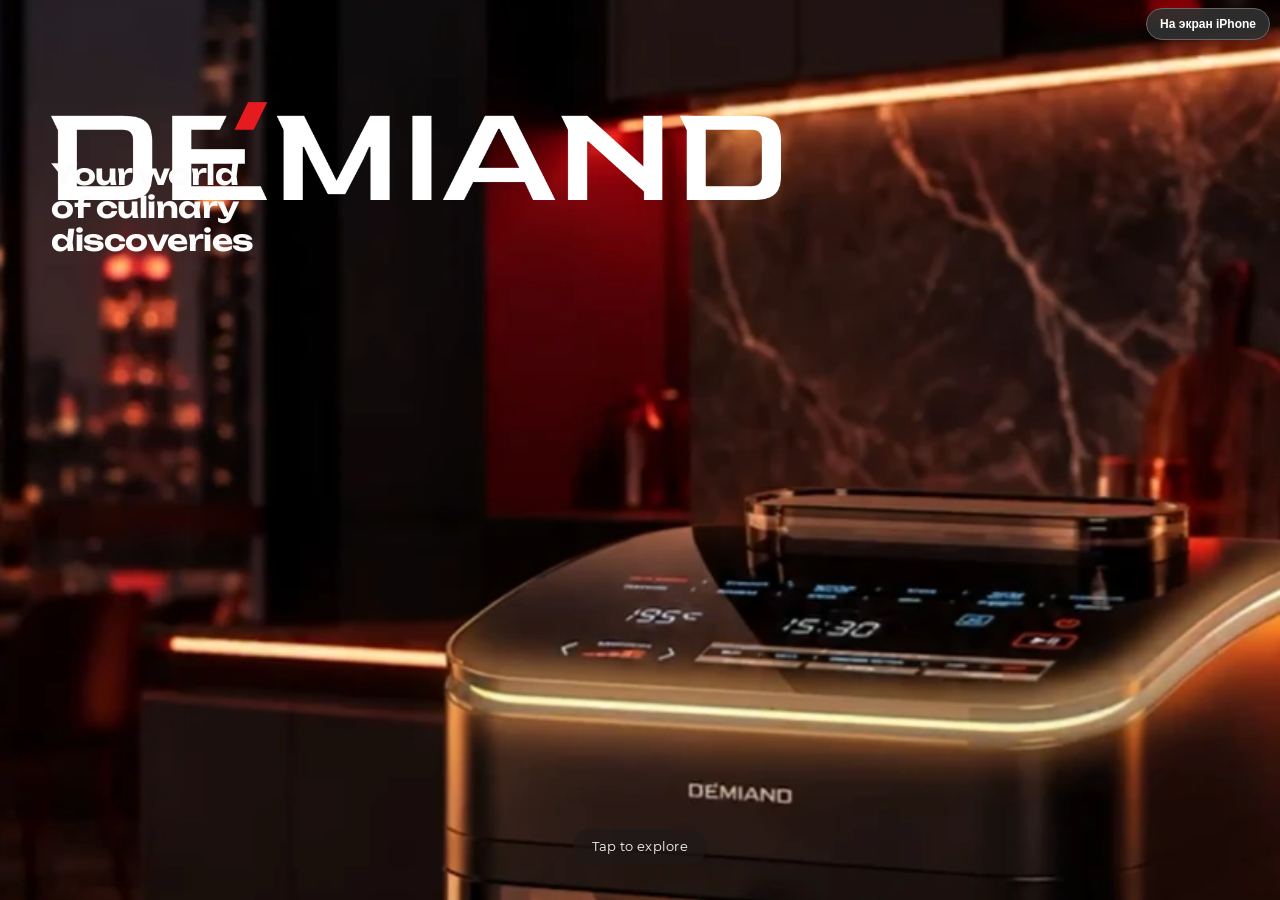
==== app.html @ fc01319f "Publish DEMIAND studio and standalone iPhone web app" ====
<!doctype html>
<html lang="ru">
<head><meta charset="utf-8"><meta name="viewport" content="width=device-width, initial-scale=1, viewport-fit=cover"><meta name="theme-color" content="#191919"><title>DEMIAND</title><link rel="stylesheet" href="studio.css"><link rel="stylesheet" href="app.css"><link rel="manifest" href="manifest.webmanifest"><link rel="apple-touch-icon" href="assets/app-icon-192.png"><meta name="apple-mobile-web-app-capable" content="yes"><meta name="apple-mobile-web-app-status-bar-style" content="black-translucent"><meta name="apple-mobile-web-app-title" content="DEMIAND"><link rel="stylesheet" href="app-mode.css"></head>
<body class="app-full">
<header class="top"><div class="brand"><i class="brandmark"></i><strong>DEMIAND</strong><span class="workspace-title">Device Studio</span></div><a class="launch-app" href="app.html">Открыть приложение</a><button class="guide-link" id="guide"><i data-icon="book"></i> App guide</button></header>
<main class="workspace"><section class="preview-pane"><div class="view-head"><div><div class="eyebrow"><span class="signal-dot"></span>LIVE WORKSPACE</div><h1>Device preview</h1></div><button id="expand" title="Expand viewport" aria-label="Expand viewport"><i data-icon="expand"></i></button></div>
<div id="stage"><div class="stage-grid"></div><canvas id="hardware" aria-hidden="true"></canvas><div id="phone"><div id="screen" aria-label="DEMIAND app"><div id="app" lang="en"></div></div></div><div class="stage-corner tl"></div><div class="stage-corner tr"></div><div class="stage-corner bl"></div><div class="stage-corner br"></div><div class="stage-label"><span class="tiny-line"></span><span id="model-caption">iPhone 16 Pro</span></div></div>
<div class="viewport-footer"><div class="mode-switch"><button id="interact"><i data-icon="pointer"></i>Interact</button><button id="orbit"><i data-icon="orbit"></i>Orbit</button></div><button id="read-view" title="Show the app at reading size">Actual size</button><span id="mode-hint">Tap the phone to explore</span></div></section>
<aside class="inspector"><nav class="inspector-tabs"><button id="scene-tab" class="active"><i data-icon="sliders"></i>Scene</button><button id="edit-tab"><i data-icon="pen"></i>Edit content</button></nav>
<div class="inspector-body"><div id="scene-panel"><section class="control-group"><div class="eyebrow">HARDWARE</div><h2>Device model</h2><div id="models" class="model-list"></div><div class="setting-title"><label>Finish</label><span id="finish-label"></span></div><div id="finishes" class="swatches"></div></section>
<section class="control-group"><div class="group-heading"><div><div class="eyebrow">COMPOSITION</div><h2>Camera angle</h2></div><button class="icon-btn" id="reset-angle" aria-label="Reset camera" title="Reset camera"><i data-icon="reset"></i></button></div><div id="presets" class="presets"></div><div id="angles"></div></section>
<section class="control-group last"><div class="eyebrow">CANVAS</div><div class="setting-title"><h2>Background</h2><span id="bg-label"></span></div><div id="backgrounds" class="swatches"></div></section></div>
<div id="edit-panel" hidden><div class="eyebrow">ON-SCREEN EDITOR</div><h2>Edit app content</h2><p>Tap text or media on the phone, or choose an item below. Switch to Interact to navigate.</p><label class="form-label" for="items">Screen content</label><select id="items"></select><div id="editor"></div><div class="local-note"><i data-icon="drive"></i>Edits are saved in this browser.</div></div></div>
<footer class="export-footer"><button id="export"><i data-icon="download"></i><span>Export PNG</span></button><div class="export-meta"><span id="export-size"></span><label>Resolution <select id="quality" aria-label="Export resolution"><option value="2048">2K</option><option value="4096" selected>4K</option><option value="6144">6K</option></select></label></div></footer></aside></main>
<dialog id="guide-dialog"><header><div class="eyebrow">APP GUIDE</div><button id="close-guide" class="icon-btn" aria-label="Close guide"><i data-icon="close"></i></button></header><h2>Explore DEMIAND</h2><p>Jump to a screen or try a question with the cooking assistant.</p><div id="shortcuts"></div><h3>Ask the assistant</h3><div id="prompts"></div></dialog><div id="notice" role="status"></div>
<script src="vendor/html2canvas.min.js"></script><script src="icons.js"></script><script src="player.js"></script><script src="app.js"></script><script src="guided.js"></script><script src="texture.js"></script><script src="rear.js"></script><script src="hardware.js"></script><script src="editor.js"></script><script src="studio.js"></script><script src="app-mode.js"></script></body></html>
---- studio.css ----
@font-face{font-family:Unbounded;src:url(assets/unbounded.woff2);font-weight:200 900}@font-face{font-family:Montserrat;src:url(assets/montserrat.woff2);font-weight:400}@font-face{font-family:Montserrat;src:url(assets/montserrat-semibold.woff2);font-weight:600 900}
:root{--ink:#252623;--muted:#70716b;--border:#deded6;--accent:#d74726;--pale:#f9eee8;--paper:#fafaf7;font:16px -apple-system,BlinkMacSystemFont,Inter,Arial,sans-serif;color:var(--ink);background:#f4f4ef}*{box-sizing:border-box}body{margin:0}button,input,select,textarea{font:inherit}button{cursor:pointer;color:inherit}button:disabled{opacity:.55;cursor:wait}button{border:0;background:none}button:focus-visible,input:focus-visible,select:focus-visible,textarea:focus-visible{outline:3px solid #df7452;outline-offset:3px}.ico{width:18px;height:18px;flex-shrink:0;vertical-align:middle}.top{height:70px;border-bottom:1px solid var(--border);background:#fff;display:flex;align-items:center;justify-content:space-between;padding:0 clamp(20px,3.3vw,58px)}.brand,.guide-link,.group-heading,.setting-title,.view-head,.viewport-footer,.export-meta,.mode-switch,.local-note,.stage-label{display:flex;align-items:center}.brand{gap:12px}.brand strong{font:650 19px Unbounded,Arial;letter-spacing:-1.1px}.brandmark{width:33px;height:33px;border-radius:9px;background:var(--accent);position:relative;display:block}.brandmark:before,.brandmark:after{content:"";position:absolute;width:13px;height:16px;border:1.5px solid white;border-radius:3px;transform:skewY(-23deg);left:8px;top:10px}.brandmark:after{left:13px;top:6px;background:var(--accent)}.workspace-title{margin-left:5px;border-left:1px solid var(--border);padding-left:18px;color:#656660;font-size:14px}.guide-link{gap:8px;font-size:14px;font-weight:550;border:1px solid var(--border);border-radius:8px;padding:9px 13px;background:#fff}.guide-link:hover,.icon-btn:hover,#expand:hover{background:#f2f2eb}.workspace{display:grid;grid-template-columns:minmax(0,1fr) clamp(304px,24vw,372px);max-width:1920px;margin:auto;min-height:calc(100svh - 70px)}.preview-pane{display:flex;flex-direction:column;padding:clamp(18px,2.7vw,46px);padding-top:clamp(18px,2vw,35px);min-width:0}.view-head{justify-content:space-between;margin-bottom:18px}.eyebrow{color:#777972;font:650 10px/1.5 -apple-system,BlinkMacSystemFont,Arial,sans-serif;letter-spacing:1.65px}.view-head .eyebrow{display:flex;align-items:center;gap:7px}.signal-dot{width:7px;height:7px;background:#5a8365;border-radius:50%;display:inline-block}.view-head h1{font-size:clamp(24px,2.3vw,36px);letter-spacing:-1.5px;font-weight:580;margin:4px 0 0}.icon-btn,#expand{border:1px solid var(--border);background:#fff;border-radius:8px;width:33px;height:33px;display:grid;place-items:center}#stage{min-height:400px;height:calc(100svh - 247px);max-height:1100px;position:relative;overflow:hidden;isolation:isolate;border:1px solid #d8d8cd;border-radius:15px;background:#e9e9e1}.stage-grid{position:absolute;inset:0;background-image:radial-gradient(circle,rgba(86,86,69,.19) .8px,transparent 1px);background-size:15px 15px;mask-image:linear-gradient(130deg,#0009, #0004 50%,#0009);pointer-events:none}#hardware{width:100%;height:100%;position:absolute;inset:0;pointer-events:none}#phone{position:absolute;left:50%;top:50%;width:0;height:0;transform-style:preserve-3d;pointer-events:none}#screen{position:absolute;overflow:hidden;isolation:isolate;transform-style:flat;transform-origin:center;pointer-events:auto;background:#191919;backface-visibility:hidden;-webkit-backface-visibility:hidden}#stage.orbit,#stage.orbit #screen{cursor:grab;touch-action:none}#stage.orbit #phone{pointer-events:none}#stage.orbit #screen{pointer-events:none}#stage.dragging{cursor:grabbing}.stage-label{position:absolute;left:18px;bottom:15px;gap:7px;font:10px/1.3 ui-monospace,monospace;letter-spacing:.6px;color:#67685f;pointer-events:none}.tiny-line{width:17px;height:1px;background:currentColor}.stage-corner{position:absolute;width:10px;height:10px;border-color:#8a8b7f;border-style:solid;opacity:.65;pointer-events:none}.tl{left:15px;top:15px;border-width:1px 0 0 1px}.tr{right:15px;top:15px;border-width:1px 1px 0 0}.bl{left:15px;bottom:37px;border-width:0 0 1px 1px}.br{right:15px;bottom:15px;border-width:0 1px 1px 0}.viewport-footer{margin-top:14px;justify-content:space-between;gap:8px}.mode-switch,.presets{padding:3px;border:1px solid var(--border);background:#eaeae3;border-radius:9px;display:flex}.mode-switch button,.presets button{display:flex;align-items:center;justify-content:center;gap:7px;padding:7px 12px;font-size:13px;border:1px solid transparent;border-radius:6px;color:#62645c}.mode-switch .active,.presets .active{background:#fff;color:#242622;border-color:#dbdbd2;box-shadow:0 1px 3px #0001}.mode-switch .ico{width:15px;height:15px}#mode-hint{font-size:12px;color:var(--muted)}.inspector{display:flex;flex-direction:column;min-width:0;border-left:1px solid var(--border);background:var(--paper)}.inspector-tabs{display:flex;padding:0 23px;gap:25px;border-bottom:1px solid var(--border)}.inspector-tabs button{display:flex;align-items:center;gap:8px;font-size:14px;font-weight:570;padding:22px 1px 19px;color:var(--muted);border-bottom:2px solid transparent}.inspector-tabs button.active{border-color:var(--accent);color:var(--ink)}.inspector-tabs .ico{width:16px}.inspector-body{padding:0 23px;flex:1}.control-group{padding:22px 0;border-bottom:1px solid var(--border)}.control-group.last{border:0}h2{margin:4px 0 15px;letter-spacing:-.65px;font-size:20px;font-weight:600}.model-list{display:grid;grid-template-columns:repeat(3,1fr);gap:7px}.model-card{border:1px solid var(--border);border-radius:9px;background:#f2f2ec;display:flex;flex-direction:column;align-items:center;justify-content:center;gap:8px;height:86px;font-size:11px;font-weight:600;text-align:center;position:relative}.model-card.active{border-color:#ca573b;background:#f8ede6}.model-card.active:after{content:"✓";position:absolute;right:5px;top:5px;background:var(--accent);color:white;border-radius:100%;width:12px;height:12px;font:bold 9px/12px Arial}.mini-phone{width:23px;height:43px;background:linear-gradient(125deg,#c2c0b9,#858582);border:1px solid #6c6b67;box-shadow:1px 1px 0 #bfbfba,2px 3px 3px #39372c22;border-radius:5px;position:relative;transform:rotate(-9deg) skewY(2deg)}.mini-phone:before{content:"";position:absolute;top:3px;left:2px;width:9px;height:10px;border-radius:3px;background:radial-gradient(circle at 25% 22%,#181916 1.4px,transparent 2px),radial-gradient(circle at 70% 50%,#171916 1.5px,transparent 2px),radial-gradient(circle at 26% 78%,#191a18 1.4px,transparent 2px),#aaa9a3}.mini-phone.galaxy{border-radius:2px;background:linear-gradient(125deg,#c3beb2,#9f9a8d)}.mini-phone.galaxy:before{background:radial-gradient(circle,#252521 47%,transparent 52%) left top/4px 5px repeat-y;height:15px;width:4px}.mini-phone.pixel{background:linear-gradient(125deg,#deded3,#a4a599)}.mini-phone.pixel:before{width:18px;height:6px;border-radius:6px;background:linear-gradient(to right,#1b201e 60%,#72756a 60%);top:5px;left:1px}.setting-title,.group-heading,.export-meta{justify-content:space-between}.setting-title{margin:17px 0 9px}.setting-title label,.form-label{font-size:14px;font-weight:550}.setting-title span,.export-meta,#edit-panel p,.local-note{font-size:12px;color:var(--muted)}.swatches{display:flex;gap:10px;align-items:center}.swatch{width:25px;height:25px;border-radius:50%;border:1px solid #0002;position:relative;background:var(--swatch)}.swatch.active:after{content:"";position:absolute;inset:-4px;border:1.5px solid var(--ink);border-radius:inherit}.swatch.checker,.checker{background-color:#fff;background-image:conic-gradient(#ccc 25%,transparent 0 50%,#ccc 0 75%,transparent 0);background-size:10px 10px}.group-heading>.icon-btn{width:28px;height:28px}.group-heading .ico{width:14px}.presets{margin:0 0 13px;background:#f0f0e9;gap:0}.presets button{flex:1;padding:6px 0;font-size:12px}.angle-row{margin-top:11px;display:grid;grid-template-columns:58px 1fr 38px;gap:10px;align-items:center;font-size:13px}.angle-row output{text-align:right;color:#66675f;font:11px ui-monospace,monospace}.angle-row input{width:100%;margin:0;accent-color:var(--ink);height:3px;cursor:pointer}.last h2{margin:0}.last .setting-title{margin:4px 0 16px}.export-footer{padding:18px 23px 21px;border-top:1px solid var(--border)}#export{width:100%;display:flex;align-items:center;justify-content:center;gap:9px;border-radius:8px;background:var(--accent);color:white;font-size:14px;font-weight:600;padding:14px}#export:hover{background:#c43e20}.export-meta{margin-top:10px;font:11px ui-monospace,monospace}.export-meta span:last-child{font-family:inherit}#edit-panel{padding:24px 0}#edit-panel p,dialog p{line-height:1.6;font-size:14px}.form-label{display:block;margin:20px 0 7px}#items,#editor textarea{width:100%;padding:10px;background:#fff;border:1px solid var(--border);border-radius:7px;font-size:14px}#items{margin-bottom:10px}#editor textarea{min-height:90px;resize:vertical}.edit-actions{display:flex;flex-wrap:wrap;gap:8px;margin:12px 0}.edit-actions button,.upload-label{padding:9px 11px;border-radius:6px;background:#e7e7df;font-weight:550;font-size:13px;cursor:pointer}.edit-actions .primary,.upload-label{background:var(--ink);color:white}.media-sample{width:100%;max-height:150px;object-fit:contain;background:#e7e7df;border-radius:7px;margin-top:8px}.local-note{gap:6px;margin-top:25px}.local-note .ico{width:15px}dialog{border:1px solid var(--border);border-radius:16px;padding:24px;width:min(420px,93vw);background:var(--paper);color:var(--ink);box-shadow:0 30px 80px #0003}dialog::backdrop{background:#16161270}dialog header{display:flex;align-items:center;justify-content:space-between}dialog h2{margin-bottom:5px}dialog p{color:var(--muted)}dialog h3{font-size:16px;margin:24px 0 9px}#shortcuts{display:flex;flex-wrap:wrap;gap:6px}#shortcuts button{font-size:13px;border:1px solid var(--border);border-radius:6px;padding:7px 9px;background:#fff}#prompts button{display:block;width:100%;text-align:left;font-size:14px;padding:10px 0;border-bottom:1px solid var(--border)}#notice{position:fixed;bottom:20px;left:50%;transform:translateX(-50%);border-radius:9px;background:#272822;color:#fff;font-size:14px;line-height:1.4;padding:11px 17px;box-shadow:0 4px 22px #0002;z-index:80;pointer-events:none;opacity:0}#notice.show{opacity:1}body.expanded .top,body.expanded .inspector,body.expanded .view-head .eyebrow{display:none}body.expanded .workspace{display:block}body.expanded .preview-pane{padding:14px}body.expanded #stage{height:calc(100svh - 126px);max-height:none}body.expanded .view-head{margin:0 0 9px}body.expanded h1{font-size:20px}[hidden]{display:none!important}
@media(min-width:730px) and (max-height:760px){.control-group{padding:14px 0}.model-card{height:69px}.mini-phone{height:33px;width:18px}.inspector-tabs button{padding:16px 1px}.export-footer{padding-top:12px;padding-bottom:13px}.control-group h2{font-size:18px}.view-head{margin-bottom:12px}#stage{height:calc(100svh - 213px);min-height:365px}}
@media(max-width:729px){.top{height:54px;padding:0 15px}.brand{gap:8px}.brandmark{width:29px;height:29px}.brand strong{font-size:16px}.workspace-title{font-size:12px;padding-left:11px;margin-left:1px}.guide-link{padding:6px 8px;font-size:12px}.workspace{grid-template-columns:1fr}.preview-pane{padding:15px}.view-head{margin-bottom:9px}.view-head h1{font-size:23px}.view-head .eyebrow{font-size:9px}.viewport-footer{margin-top:9px}#stage{height:min(65svh,660px);min-height:310px}.inspector{border-left:0;border-top:1px solid var(--border)}.inspector-tabs button{padding:15px 0}.inspector-body{padding:0 18px}.control-group{padding:16px 0}#scene-panel{display:grid;grid-template-columns:1fr 1fr;column-gap:20px}.control-group.last{grid-column:1/-1}.export-footer{padding:15px 18px}.model-card{height:73px}.inspector-tabs{padding:0 18px}.export-meta{justify-content:center;gap:12px}}@media(max-width:510px){#scene-panel{display:block}.stage-label{font-size:9px}.control-group{padding:16px 0}.mode-switch button{padding:6px 10px}#mode-hint{font-size:11px}.brand strong{font-size:14px}.workspace-title{padding-left:8px}.guide-link .ico{width:15px}.inspector-tabs{justify-content:space-around}.swatches{gap:14px}}
#read-view{border:1px solid var(--border);border-radius:7px;background:white;padding:7px 10px;font-size:12px;color:var(--muted);margin-right:auto}#read-view.active{color:var(--accent);border-color:var(--accent)}#quality{border:1px solid var(--border);border-radius:5px;padding:3px 5px;color:var(--ink);background:white;font:600 12px Arial}.reading #stage{min-height:940px;height:940px}.reading .preview-pane{overflow-x:clip}.reading .view-head{position:sticky;top:0;background:#f4f4ef;z-index:2;padding:5px 0}.reading .viewport-footer{position:sticky;bottom:0;z-index:8;background:#f4f4ef;padding:8px 0}.reading .inspector{align-self:start;position:sticky;top:0}.viewport-footer{flex-wrap:wrap;gap:8px}#mode-hint{margin-left:auto}@media(max-width:510px){.reading #stage{min-height:850px;height:850px}#mode-hint{flex:1;text-align:right}}
---- app.css ----
.app-root{position:relative;width:100%;height:100%;display:flex;flex-direction:column;overflow:hidden;background:#191919;color:#fcfcfc;font:16px/1.45 Montserrat,Arial,sans-serif;--red:#f21e29;--panel:#242424;--muted-app:#a9a9a9}.app-root *{scrollbar-width:none}.app-root ::-webkit-scrollbar{display:none}.app-root h2,.app-root h3,.app-root h4,.app-root h1{font-family:Unbounded,Arial,sans-serif;letter-spacing:-.5px;font-weight:650;color:inherit}.app-root h2{font-size:21px;line-height:1.28;margin:8px 0 12px}.app-root h3{font-size:16px;line-height:1.4;margin:7px 0}.app-root b,.app-root strong{font-weight:650}.app-root button{color:inherit;font:inherit}.app-root button:hover{filter:brightness(1.12)}.app-root button:focus-visible,.app-root input:focus-visible{outline-color:#f99}.app-root img,.app-root video{display:block}.app-root .ico{width:22px;height:22px}.app-root p{margin:10px 0}.app-root small{font-size:13px;color:#b8b8b8}.app-root .logo{width:146px;height:auto;object-fit:contain}.statusbar{position:relative;z-index:5;height:54px;flex-shrink:0;display:flex;justify-content:space-between;align-items:center;padding:0 25px 0 36px;font:600 16px -apple-system,Arial,sans-serif;pointer-events:none}.status-right{display:flex;gap:5px;align-items:center}.status-right .ico{width:20px;stroke-width:2.4}.battery{position:relative;font:700 10px Arial;color:#191919;background:#e3e3e3;border-radius:4px;padding:1px 3px}.battery:after{content:'';position:absolute;width:2px;height:6px;right:-3px;top:3px;background:#aaa;border-radius:2px}.island{width:105px;height:27px;border-radius:22px;background:#050505;position:absolute;left:50%;top:11px;transform:translateX(-50%);border:1px solid #161616}.island:after{content:'';position:absolute;right:8px;top:8px;width:7px;height:7px;border-radius:50%;background:radial-gradient(circle at 40% 30%,#32445b,#090b11 58%)}.android .island{width:13px;height:13px;top:13px}.android .island:after{right:3px;top:3px;width:5px;height:5px}.appscroll{flex:1;min-height:0;overflow:auto;overscroll-behavior:contain;padding-bottom:100px}.appnav{position:absolute;z-index:6;bottom:20px;left:14px;right:14px;display:flex;align-items:stretch;padding:4px;background:rgba(22,22,22,.97);border-radius:24px;border:1px solid #373737;box-shadow:0 4px 18px #0005;height:65px}.appnav button{min-width:0;flex:1;display:flex;flex-direction:column;align-items:center;justify-content:center;gap:3px;padding:3px 0;border-radius:17px}.appnav img,.appnav video{height:21px;width:24px;object-fit:contain}.appnav button.selected{background:linear-gradient(130deg,#555,#727272 58%,#494949)}.appnav small{font:600 11px Montserrat,Arial;color:#a5a5a5}.appnav .selected small{color:white}.app-brand{display:flex;height:92px;align-items:center;justify-content:space-between;padding:6px 15px 12px}.profile-button{background:linear-gradient(155deg,#636363,#282828 42%,#272727 64%,#505050);border:1px solid #545454;border-radius:14px;display:grid;justify-items:center;padding:5px}.profile-button .ico{background:#242424;border-radius:12px;width:42px;height:40px;padding:6px;fill:white;stroke:none}.profile-button small{color:#fff;font-weight:650;font-size:11px}.sticky-search{background:#191919;position:sticky;top:0;z-index:3;padding:10px 15px 11px;border-bottom:1px solid #2b2b2b}.appliances{display:flex;background:#2c2c2c;border-radius:7px;margin-bottom:9px}.appliances button{flex:1;padding:3px;min-height:52px;display:flex;flex-direction:column;align-items:center;justify-content:center;gap:2px;font-size:13px;border:1px solid transparent;border-radius:7px}.appliances img,.appliances video{height:21px;width:28px;object-fit:contain}.appliances .selected{background:linear-gradient(145deg,#4d4d4d,#6c6c6c 36%,#424242 66%,#656565);border-color:#aaa}.in-search,.composer,.sheet-form{display:flex;align-items:center;gap:10px;padding:0 14px;border-radius:30px;background:#242424}.in-search{height:39px;color:#aaa}.in-search input,.composer input,.sheet-form input{min-width:0;flex:1;background:none;border:0;color:white;font:550 16px Montserrat,Arial;width:100%;height:100%}.in-search button{padding:0}.in-search .ico{width:20px}.filter-rail,.rail,.feed-tabs,.option-cloud{display:flex;align-items:center;gap:7px}.filter-rail,.rail,.feed-tabs{overflow-x:auto;overscroll-behavior-x:contain}.filter-rail{margin:13px -15px 0;padding:0 15px}.filter-rail button,.option-cloud button,.feed-tabs button{display:flex;align-items:center;justify-content:center;gap:6px;white-space:nowrap;background:#252525;border-radius:24px;padding:8px 12px;color:#c5c5c5;font-size:14px;font-weight:600}.filter-rail .ico{width:18px;height:18px}.filter-rail .ico:has(path[d^="M6 3"]){color:#f82d38;fill:#f82d38}.filter-rail .chosen,.option-cloud .chosen{background:#ec2631;color:white}.video-shelf{background:#242424;border-radius:14px;margin:18px 0;padding:12px 0 16px}.video-shelf header{display:flex;justify-content:space-between;align-items:center;padding:0 15px 8px;gap:8px}.video-shelf h3{max-width:198px}.fresh{font-size:12px;font-weight:700;white-space:nowrap;color:#fff2dc;background:linear-gradient(125deg,#a55212,#cf6335,#a41622);padding:4px 8px;border:1px solid #ed9a44;border-radius:6px;box-shadow:0 0 6px #e7a13988}.rail{padding:0 15px;align-items:stretch}.video-tile{position:relative;flex:0 0 157px;height:245px;border-radius:12px;overflow:hidden}.cover-button,.inline-video{padding:0;position:relative;display:block;width:100%;height:100%;text-align:left}.cover-button img,.cover-button video,.inline-video img,.inline-video video{width:100%;height:100%;object-fit:cover}.cover-button:after{content:'';position:absolute;inset:0;background:linear-gradient(transparent 40%,#000c)}.cover-button strong{position:absolute;z-index:1;bottom:10px;left:9px;right:9px;font-size:14px}.bookmark{position:absolute;right:7px;top:8px;background:#1717176b;border-radius:5px;padding:2px}.bookmark .ico{width:17px}.saved{color:#ff464c!important}.recipe-grid,.device-grid,.accessories{display:grid;grid-template-columns:1fr 1fr;gap:8px}.recipe-tile,.device-tile,.accessories button{padding:0 0 10px;text-align:left;background:#242424;border-radius:13px;overflow:hidden;min-width:0}.recipe-tile img,.recipe-tile video{width:100%;height:137px;object-fit:cover}.recipe-tile strong,.recipe-tile small{display:block;margin:6px 9px;font-size:14px}.recipe-tile small .ico,.detail-title small .ico{width:14px;height:14px}.promo{display:flex;gap:10px;align-items:center;border-radius:9px;background:#393939;padding:9px;margin:14px;text-align:left}.promo img{width:66px}.promo p{font-size:12px}.promo strong{display:block;background:white;color:#222;text-align:center;padding:5px;border-radius:7px;font-size:13px}.empty,.chat-intro{text-align:center;display:flex;flex-direction:column;align-items:center;justify-content:center;padding:22px 17px}.empty.tall{min-height:530px}.empty>.ico,.empty .avatar.big{width:56px;height:56px;padding:16px;background:#333;border-radius:50%;margin-bottom:12px}.empty p{color:#aaa}.empty>img{width:160px}.app-root .white-btn,.app-root .red-btn,.app-root .outline-btn{width:100%;padding:16px 9px;border-radius:13px;text-align:center;font-weight:650;line-height:1.2;margin:6px 0}.app-root .white-btn{background:#fff;color:#191919}.app-root .red-btn{background:var(--red);color:white}.app-root .outline-btn{border:1px solid #666;color:white}.demi-head,.app-header{display:flex;align-items:center;justify-content:space-between;flex-shrink:0;padding:12px 15px;border-bottom:1px solid #2c2c2c;min-height:59px}.demi-head{text-align:center;padding:13px 15px 17px}.demi-head h2{margin:0;font:750 25px Montserrat,Arial}.demi-head small{font-size:13px;letter-spacing:.7px}.demi-head button,.over-controls button,.story-title button{display:grid;place-items:center;width:52px;height:52px;border-radius:15px;background:#2b2b2b}.demi-head button:first-child{border-radius:50%;color:#898989}.feed-tabs{margin:14px;background:#222;border-radius:30px;padding:3px;gap:0}.feed-tabs button{background:none;padding:8px 9px;font-size:12px;color:white;flex:1}.feed-tabs .selected{background:#3b3b3b;border:1px solid #626262}.post{padding:16px 15px;border-bottom:1px solid #2d2d2d}.post header,.post footer{display:flex;align-items:center;gap:8px}.post header div{flex:1}.post header b,.post header small{display:block;font-size:13px}.post p{white-space:pre-line}.avatar{width:39px;height:39px;display:grid;place-items:center;border-radius:50%;background:#333;color:#888}.avatar .ico{width:18px}.post header button{padding:5px;color:#b5b5b5}.post header .ico{width:17px}.post header .follow{background:var(--red);color:#fff;padding:8px;border-radius:7px}.post .muted{color:#bbb;font-size:13px;padding:0}.post-photo{width:calc(100% + 30px);margin:12px -15px 5px;max-height:620px;object-fit:cover}.post footer button{font-size:13px;padding:5px 1px}.post .save-post{margin-left:auto}.liked{color:#ff424a!important}.post footer .ico{width:18px}.app-header h2{flex:1;margin:0 12px;min-width:0;font-size:20px}.app-header .logo{max-width:156px}.app-header>button{padding:4px}.over-controls{position:absolute;top:60px;left:15px;right:15px;display:flex;justify-content:space-between;z-index:4;pointer-events:none}.over-controls button,.story-title button{background:#555b;pointer-events:auto}.over-controls.right{justify-content:flex-end}.page-recipe>.statusbar,.page-video>.statusbar,.page-welcome>.statusbar{position:absolute;inset:0 0 auto}.recipe-hero{width:100%;height:435px;object-fit:cover}.detail-title,.center{text-align:center}.detail-title{padding:18px;background:#242424}.detail-title h2{font-size:23px}.app-card,.step-card{background:#303030;padding:15px;border-radius:12px;margin:10px 0}.nutrition{display:flex;flex-wrap:wrap;gap:7px;text-align:center}.nutrition div{flex:1;font-size:12px;color:#bbb}.nutrition b{display:block;margin:7px 0;color:white;font-size:16px}.nutrition small{width:100%}.ingredient{display:flex;align-items:center;gap:6px;margin:10px 0}.ingredient span{flex:1;border-bottom:2px dotted #555}.ingredient input{width:23px;height:23px;accent-color:#e62630}.portions,.detail-actions,.bottom-actions{display:flex;gap:5px}.portions button{flex:1;border:1px solid #555;border-radius:8px;padding:8px;font-size:14px}.portions .selected{background:white;color:#222}.padded{padding:0 15px}.accessories{padding:0 15px}.accessories img{width:100%;height:150px;object-fit:cover}.accessories b{display:block;padding:7px}.step-card{padding:0;overflow:hidden}.step-card img,.step-card video,.cook-photo{width:100%;height:245px;object-fit:cover}.step-card div{padding:15px}.detail-actions{position:absolute;bottom:92px;left:15px;right:15px;z-index:4}.detail-actions button{flex:1;background:#383838ed;border-radius:8px;padding:8px;font-size:13px;font-weight:600}.detail-actions .ico{width:15px}.detail-scroll{padding-bottom:155px}.inline-video{height:290px}.inline-video>span{position:absolute;top:50%;left:50%;transform:translate(-50%,-50%);background:var(--red);padding:14px;border-radius:50%}.bottom-actions{padding:10px 15px 30px;flex-direction:column;flex-shrink:0}.bottom-actions button{margin:0!important}.story-video{position:absolute;inset:0;width:100%;height:100%;object-fit:cover;background:#101010}.story-title{position:absolute;top:60px;left:15px;right:15px;display:flex;gap:12px;align-items:center;text-shadow:0 1px 7px #000}.story-title button{flex:none}.device-grid{padding:0 15px;gap:10px}.device-tile{text-align:center;padding:15px 6px;display:flex;align-items:center;flex-direction:column;justify-content:center;gap:8px}.device-tile img,.device-tile video{width:110px;height:125px;object-fit:contain}.device-tile b{font-size:15px}.page-remote .in-search,.page-shop .in-search{margin-bottom:14px}.product-hero,.setup-photo{width:100%;height:270px;object-fit:contain}.setup-scroll{padding:35px 8px 10px}.app-root ol{padding-left:30px}.app-root li{padding:3px 3px 3px 2px;color:#ccc}.pair-device{display:grid;grid-template-columns:65px 1fr;align-items:center;width:95%;background:#2b2b2b;border-radius:11px;padding:12px;margin:12px auto}.pair-device img{width:50px;grid-row:span 2}.pair-device small{grid-column:2}.chat-intro{flex:1;gap:9px;padding:20px 30px 50px}.chat-intro .logo{margin-bottom:10px}.chat-intro h3{font-size:17px;line-height:1.5}.chat-intro p{font-weight:600;margin:5px}.composer{margin:10px 15px 37px;padding:5px 10px 5px 16px;height:47px;flex-shrink:0;background:#303030}.composer button,.sheet-form button{padding:4px;color:#bbb}.chat-thread{padding:10px 16px 0;display:flex;flex-direction:column;justify-content:safe flex-end;align-items:flex-start;gap:8px}.bubble{max-width:89%;padding:12px 14px;margin-left:25px;background:#2a2a2a;border-radius:20px 20px 20px 4px;white-space:pre-line;flex-shrink:0}.bubble.mine{align-self:flex-end;margin:0;background:#572327;border-radius:20px 20px 4px 20px}.rating{font-size:13px;color:#ccc;margin:0 0 5px 25px}.rating button{padding:4px 8px;background:#303030;border-radius:6px;margin-left:5px}.welcome{position:absolute;inset:0;width:100%;height:100%;text-align:left;overflow:hidden}.welcome .splash-bg{position:absolute;inset:0;width:100%;height:100%;object-fit:cover}.welcome .splash-logo{position:absolute;top:11.3%;left:4%;width:57%;height:auto}.welcome h2{position:absolute;left:4%;top:17.5%;font-size:29px;line-height:1.14;margin:0;font-weight:650}.welcome-cta{position:absolute;bottom:4%;left:50%;transform:translateX(-50%);font-size:13px;letter-spacing:.3px;border-radius:20px;padding:8px 19px;background:#1e1918ab;white-space:nowrap}.sheet-overlay{position:absolute;inset:0;z-index:12;background:#0009;display:flex;align-items:flex-end}.app-sheet{width:100%;max-height:84%;overflow:auto;background:linear-gradient(#292929,#161616);padding:12px 15px 34px;border-radius:30px 30px 0 0}.sheet-handle{height:4px;width:83px;border-radius:4px;background:#777;margin:0 auto 16px}.app-sheet header,.bag-row{display:flex;align-items:center;justify-content:space-between}.app-sheet header button .ico{width:18px}.option-cloud{flex-wrap:wrap;margin:14px 0 27px}.option-cloud button{border:1px solid #555}.time-range{margin:12px 0 24px}.time-range output{display:block}.time-range input{width:100%;accent-color:var(--red)}.sheet-row,.bag-row{display:flex;justify-content:space-between;text-align:left;width:100%;padding:12px 2px;border-bottom:1px solid #393939}.comment-list{min-height:275px;max-height:400px;overflow:auto}.comment-list .empty{min-height:270px}.sheet-form{height:43px}.app-sheet textarea{width:100%;min-height:110px;background:#333;color:white;border:1px solid #555;padding:10px;border-radius:8px}.editing #app [data-key]:hover{outline:2px solid #ffac70;outline-offset:1px;cursor:crosshair}.editing #app [data-key].picked{outline:2px dashed #ff9568;outline-offset:-2px}.editing #app video{pointer-events:auto}.page-cooking .appscroll,.page-setup .appscroll{padding-bottom:10px}
.welcome h2{max-width:220px}.editing .statusbar{pointer-events:auto}
.detail-scroll{position:relative}.recipe-player{background:#303030;border-radius:15px;padding:15px;margin:10px 0}.recipe-player h3{display:flex;align-items:center;justify-content:center;gap:7px;margin:0 0 17px;font-size:20px}.recipe-player h3 .ico{width:18px}.player-frame{aspect-ratio:9/16;position:relative;background:#fff;color:#222;overflow:hidden;border-radius:14px}.recipe-footage,.player-poster{position:absolute;inset:0;width:100%;height:100%;object-fit:cover}.player-poster{background:white}.player-brand{position:absolute;left:8%;width:84%;top:50%;transform:translateY(-50%)}.player-ribbon{position:absolute;top:55.5%;left:0;background:#df0017;color:#fff;font-size:12px;padding:4px 11px 4px 9px;clip-path:polygon(0 0,86% 0,100% 100%,0 100%)}.app-root .player-play{position:absolute;top:50%;left:50%;transform:translate(-50%,-50%);width:63px;height:63px;background:#f21e28;color:#fff;display:grid;place-items:center;border-radius:50%;box-shadow:0 2px 12px #0007}.app-root .player-play .ico{width:24px;height:24px}.player-controls{position:absolute;left:4%;right:6%;bottom:3.2%;display:flex;align-items:center;gap:12px}.player-time{font-weight:700;color:white;text-shadow:0 0 4px #222,0 1px 6px #222;font-size:17px;white-space:nowrap}.player-seek{flex:1;min-width:0;accent-color:#ee1e29;height:4px}.recipe-player.playing .player-play{opacity:0}.recipe-player.playing:hover .player-play,.recipe-player.playing .player-play:focus{opacity:.85}
.cook-head{position:relative;display:flex;align-items:center;justify-content:center;height:65px;flex-shrink:0}.app-root .cook-head h2{margin:0;font-size:22px}.cook-head button{position:absolute;right:14px;top:50%;transform:translateY(-50%);padding:2px;color:#fff}.step-meter{display:flex;gap:4px;margin:14px 15px 19px;flex-shrink:0}.step-meter i{flex:1;height:9px;border-radius:10px;background:#646464}.step-meter .done{background:white}.guided-body{padding:0 15px 15px}.guided-photo{display:block;width:100%;aspect-ratio:1.6;object-fit:cover;border-radius:15px}.app-root .step-instruction{font:400 25px/1.42 -apple-system,BlinkMacSystemFont,Arial,sans-serif;color:#e7e3eb;white-space:pre-line;margin:12px 0}.prep-row{display:flex;align-items:flex-end;gap:6px;margin:13px 0;font:600 21px/1.16 -apple-system,Arial,sans-serif}.prep-row b{max-width:49%}.prep-row i{flex:1;min-width:5px;border-bottom:2px dashed #5b5b5b;margin-bottom:3px}.prep-row strong{white-space:nowrap}.guide-arrows{display:grid;grid-template-columns:1fr 1fr;gap:12px;margin:14px 15px 62px;flex-shrink:0}.guide-arrows button{height:52px;border-radius:17px;font-size:18px;font-weight:650}.guide-arrows .prev-step{border:1px solid #666}.guide-arrows .next-step{background:white;color:#222}.guide-arrows .ico{width:28px;height:28px}.reply-cards{display:grid;width:calc(100% - 30px);margin-left:25px;grid-template-columns:1fr 1fr;gap:7px;flex-shrink:0}.reply-cards .recipe-tile{display:flex;flex-direction:column;background:#303030;border:1px solid #363636;border-radius:15px}.reply-cards .recipe-tile strong{font:600 13px/1.45 Unbounded,Arial;margin:8px 10px 12px}.reply-cards .recipe-tile small{margin:auto 10px 5px}.reply-cards .recipe-tile img{height:135px}.cooked-banner{display:flex;align-items:center;gap:10px;padding:13px 12px;position:absolute;z-index:15;top:74px;left:15px;right:15px;background:#3e9548;color:white;border-radius:13px;font:600 15px/1.45 -apple-system,Arial}.cooked-banner>.ico{border-radius:50%;background:white;color:#3e9548;padding:3px;width:21px;height:21px}.cooked-banner button{margin-left:auto;opacity:.8;padding:2px}.confetti{position:absolute;z-index:14;inset:0;overflow:hidden;pointer-events:none}.confetti i{position:absolute;left:var(--x);top:-12%;display:block;width:6px;height:11px;background:var(--color);animation:confetti-fall var(--duration) var(--delay) ease-in both}.confetti .star{clip-path:polygon(50% 0,62% 36%,99% 36%,68% 58%,79% 95%,50% 72%,20% 95%,31% 58%,0 36%,38% 36%);width:15px;height:16px}.confetti .dot{width:9px;height:11px;border-radius:50%}.confetti .ribbon{width:8px;height:48px;border:2px solid var(--color);background:none;border-top:0;border-bottom:0;border-radius:60%}.confetti .strip{height:17px;width:3px}@keyframes confetti-fall{from{transform:translateY(0) rotate(0)}to{transform:translate(var(--drift),1000px) rotate(var(--twist))}}@media(prefers-reduced-motion:reduce){.confetti{display:none}}
---- app-mode.css ----
.launch-app{display:inline-flex;align-items:center;text-decoration:none;background:#d74726;color:white;padding:10px 15px;border-radius:9px;font-size:14px;font-weight:600;margin-left:auto;margin-right:12px}
html:has(.app-full){background:#191919;overscroll-behavior:none}
.app-full{background:#191919;color:white;overflow:hidden;overscroll-behavior:none;height:100dvh}
.app-full>.top,.app-full .view-head,.app-full .viewport-footer,.app-full .inspector,.app-full .stage-grid,.app-full .stage-corner,.app-full .stage-label,.app-full #hardware{display:none!important}
.app-full .workspace,.app-full .preview-pane{display:block;width:100%;height:100%;min-height:0;max-width:none;margin:0;padding:0}
.app-full #stage{position:relative;width:100%;height:100%;max-height:none;min-height:0;border:0;border-radius:0;background:#191919!important;touch-action:auto;cursor:auto}
.app-full #phone,.app-full #screen{position:absolute;inset:0!important;width:100%!important;height:100%!important;zoom:1!important;transform:none!important;border-radius:0!important;pointer-events:auto!important;visibility:visible!important;display:block!important}
.app-full #app{width:100%!important;height:100%!important;zoom:1!important;transform:none!important}
.app-full .statusbar{height:max(12px,env(safe-area-inset-top));padding:0}
.app-full .statusbar>*{display:none}
.app-full .page-recipe>.statusbar,.app-full .page-video>.statusbar,.app-full .page-welcome>.statusbar{height:max(12px,env(safe-area-inset-top))}
.app-full .appnav{bottom:max(10px,env(safe-area-inset-bottom));height:68px}
.app-full .appscroll{padding-bottom:calc(100px + env(safe-area-inset-bottom))}
.app-full .detail-scroll{padding-bottom:calc(175px + env(safe-area-inset-bottom))}
.app-full .detail-actions{bottom:calc(86px + env(safe-area-inset-bottom))}
.app-full .composer{margin-bottom:max(12px,env(safe-area-inset-bottom))}
.app-full .guided-controls{padding-bottom:max(16px,env(safe-area-inset-bottom))}
.app-full .over-controls,.app-full .story-title{top:calc(max(12px,env(safe-area-inset-top)) + 8px)}
.app-full .app-root input,.app-full .app-root textarea{font-size:16px}
.app-full #notice{bottom:calc(100px + env(safe-area-inset-bottom));background:#383838;color:white}
.app-full .install-app{position:fixed;top:calc(env(safe-area-inset-top) + 8px);right:10px;z-index:20;display:flex;gap:8px;align-items:center;background:#303030eb;color:white;border:1px solid #666;border-radius:20px;padding:8px 13px;font:600 12px Arial}
.install-dialog{background:#fafaf7;color:#252623;border:0;border-radius:20px;padding:24px;max-width:min(90vw,400px);font:16px/1.5 -apple-system,Arial,sans-serif}
.install-dialog::backdrop{background:#0008}.install-dialog h2{font-size:21px}.install-dialog button{background:#d74726;color:white;border-radius:10px;padding:10px 18px;margin-top:12px}.install-dialog a{color:#a32c17}
@media(max-width:510px){.workspace-title{display:none}.launch-app{padding:9px 11px;font-size:12px;margin-right:5px}.guide-link{font-size:0}.guide-link .ico{width:18px}}

.app-full:has(#app:not(.page-welcome)) .install-app{display:none}
.app-full .guide-arrows{margin-bottom:max(20px,env(safe-area-inset-bottom))}
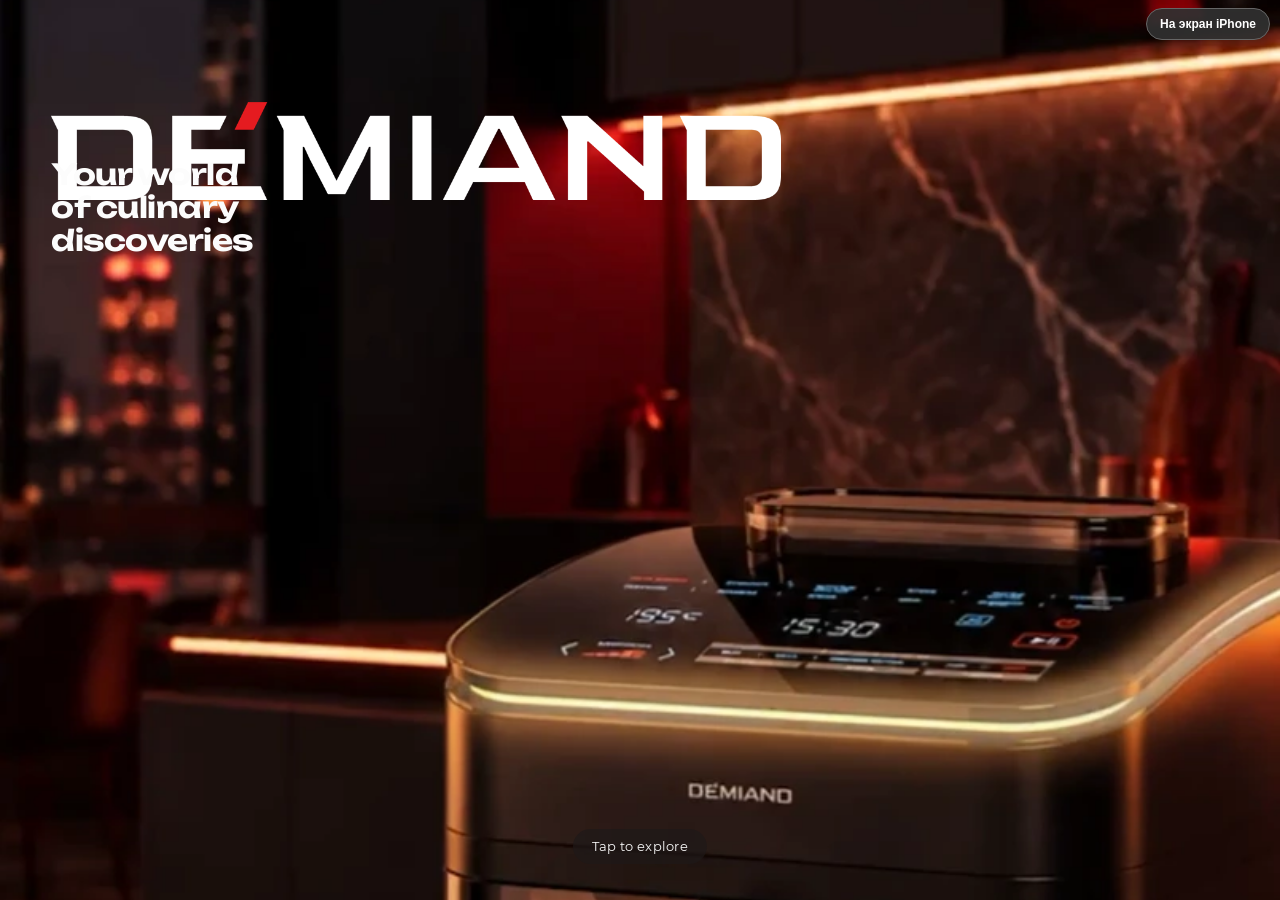
==== commit edab0ae6: "Detach fullscreen app from studio containers and fill installed iPhone screen" ====
--- a/app.html
+++ b/app.html
@@ -1,16 +1,16 @@
 <!doctype html>
 <html lang="ru">
-<head><meta charset="utf-8"><meta name="viewport" content="width=device-width, initial-scale=1, viewport-fit=cover"><meta name="theme-color" content="#191919"><title>DEMIAND</title><link rel="stylesheet" href="studio.css"><link rel="stylesheet" href="app.css"><link rel="manifest" href="manifest.webmanifest"><link rel="apple-touch-icon" href="assets/app-icon-192.png"><meta name="apple-mobile-web-app-capable" content="yes"><meta name="apple-mobile-web-app-status-bar-style" content="black-translucent"><meta name="apple-mobile-web-app-title" content="DEMIAND"><link rel="stylesheet" href="app-mode.css"></head>
+<head><meta charset="utf-8"><meta name="viewport" content="width=device-width, initial-scale=1, viewport-fit=cover"><meta name="theme-color" content="#191919"><title>DEMIAND</title><link rel="stylesheet" href="studio.css"><link rel="stylesheet" href="app.css"><link rel="manifest" href="manifest.webmanifest"><link rel="apple-touch-icon" href="assets/app-icon-192.png"><meta name="apple-mobile-web-app-capable" content="yes"><meta name="apple-mobile-web-app-status-bar-style" content="black-translucent"><meta name="apple-mobile-web-app-title" content="DEMIAND"><link rel="stylesheet" href="app-mode.css?v=4"></head>
 <body class="app-full">
-<header class="top"><div class="brand"><i class="brandmark"></i><strong>DEMIAND</strong><span class="workspace-title">Device Studio</span></div><a class="launch-app" href="app.html">Открыть приложение</a><button class="guide-link" id="guide"><i data-icon="book"></i> App guide</button></header>
-<main class="workspace"><section class="preview-pane"><div class="view-head"><div><div class="eyebrow"><span class="signal-dot"></span>LIVE WORKSPACE</div><h1>Device preview</h1></div><button id="expand" title="Expand viewport" aria-label="Expand viewport"><i data-icon="expand"></i></button></div>
+<header class="top"><div class="brand"><i class="brandmark"></i><strong>DEMIAND</strong><span class="workspace-title">Студия устройств</span></div><a class="launch-app" href="app.html">Открыть приложение</a><button class="guide-link" id="guide"><i data-icon="book"></i> Обзор приложения</button></header>
+<main class="workspace"><section class="preview-pane"><div class="view-head"><div><div class="eyebrow"><span class="signal-dot"></span>ПРЕДПРОСМОТР</div><h1>Устройство</h1></div><button id="expand" title="Развернуть превью" aria-label="Развернуть превью"><i data-icon="expand"></i></button></div>
 <div id="stage"><div class="stage-grid"></div><canvas id="hardware" aria-hidden="true"></canvas><div id="phone"><div id="screen" aria-label="DEMIAND app"><div id="app" lang="en"></div></div></div><div class="stage-corner tl"></div><div class="stage-corner tr"></div><div class="stage-corner bl"></div><div class="stage-corner br"></div><div class="stage-label"><span class="tiny-line"></span><span id="model-caption">iPhone 16 Pro</span></div></div>
-<div class="viewport-footer"><div class="mode-switch"><button id="interact"><i data-icon="pointer"></i>Interact</button><button id="orbit"><i data-icon="orbit"></i>Orbit</button></div><button id="read-view" title="Show the app at reading size">Actual size</button><span id="mode-hint">Tap the phone to explore</span></div></section>
-<aside class="inspector"><nav class="inspector-tabs"><button id="scene-tab" class="active"><i data-icon="sliders"></i>Scene</button><button id="edit-tab"><i data-icon="pen"></i>Edit content</button></nav>
-<div class="inspector-body"><div id="scene-panel"><section class="control-group"><div class="eyebrow">HARDWARE</div><h2>Device model</h2><div id="models" class="model-list"></div><div class="setting-title"><label>Finish</label><span id="finish-label"></span></div><div id="finishes" class="swatches"></div></section>
-<section class="control-group"><div class="group-heading"><div><div class="eyebrow">COMPOSITION</div><h2>Camera angle</h2></div><button class="icon-btn" id="reset-angle" aria-label="Reset camera" title="Reset camera"><i data-icon="reset"></i></button></div><div id="presets" class="presets"></div><div id="angles"></div></section>
-<section class="control-group last"><div class="eyebrow">CANVAS</div><div class="setting-title"><h2>Background</h2><span id="bg-label"></span></div><div id="backgrounds" class="swatches"></div></section></div>
-<div id="edit-panel" hidden><div class="eyebrow">ON-SCREEN EDITOR</div><h2>Edit app content</h2><p>Tap text or media on the phone, or choose an item below. Switch to Interact to navigate.</p><label class="form-label" for="items">Screen content</label><select id="items"></select><div id="editor"></div><div class="local-note"><i data-icon="drive"></i>Edits are saved in this browser.</div></div></div>
-<footer class="export-footer"><button id="export"><i data-icon="download"></i><span>Export PNG</span></button><div class="export-meta"><span id="export-size"></span><label>Resolution <select id="quality" aria-label="Export resolution"><option value="2048">2K</option><option value="4096" selected>4K</option><option value="6144">6K</option></select></label></div></footer></aside></main>
-<dialog id="guide-dialog"><header><div class="eyebrow">APP GUIDE</div><button id="close-guide" class="icon-btn" aria-label="Close guide"><i data-icon="close"></i></button></header><h2>Explore DEMIAND</h2><p>Jump to a screen or try a question with the cooking assistant.</p><div id="shortcuts"></div><h3>Ask the assistant</h3><div id="prompts"></div></dialog><div id="notice" role="status"></div>
-<script src="vendor/html2canvas.min.js"></script><script src="icons.js"></script><script src="player.js"></script><script src="app.js"></script><script src="guided.js"></script><script src="texture.js"></script><script src="rear.js"></script><script src="hardware.js"></script><script src="editor.js"></script><script src="studio.js"></script><script src="app-mode.js"></script></body></html>
+<div class="viewport-footer"><div class="mode-switch"><button id="interact"><i data-icon="pointer"></i>Просмотр</button><button id="orbit"><i data-icon="orbit"></i>Вращение</button></div><button id="read-view" title="Показать приложение в исходном размере">Исходный размер</button><span id="mode-hint">Нажимайте на элементы приложения</span></div></section>
+<aside class="inspector"><nav class="inspector-tabs"><button id="scene-tab" class="active"><i data-icon="sliders"></i>Сцена</button><button id="edit-tab"><i data-icon="pen"></i>Контент</button></nav>
+<div class="inspector-body"><div id="scene-panel"><section class="control-group"><div class="eyebrow">УСТРОЙСТВО</div><h2>Модель телефона</h2><div id="models" class="model-list"></div><div class="setting-title"><label>Цвет корпуса</label><span id="finish-label"></span></div><div id="finishes" class="swatches"></div></section>
+<section class="control-group"><div class="group-heading"><div><div class="eyebrow">КОМПОЗИЦИЯ</div><h2>Ракурс</h2></div><button class="icon-btn" id="reset-angle" aria-label="Сбросить ракурс" title="Сбросить ракурс"><i data-icon="reset"></i></button></div><div id="presets" class="presets"></div><div id="angles"></div><label class="angle-row"><span>Масштаб</span><input id="zoom" aria-label="Масштаб" type="range" min="40" max="200" value="100"><output id="zoom-value">100%</output></label><label class="studio-check"><input type="checkbox" id="screen-only"> Только экран без корпуса</label></section>
+<section class="control-group last"><div class="eyebrow">ХОЛСТ</div><div class="setting-title"><h2>Фон</h2><span id="bg-label"></span></div><div id="backgrounds" class="swatches"></div><label class="studio-check"><input type="checkbox" id="transparent-png"> PNG без фона</label></section></div>
+<div id="edit-panel" hidden><div class="eyebrow">РЕДАКТОР</div><h2>Контент приложения</h2><p>Tap text or media on the phone, or choose an item below. Switch to Просмотр to navigate.</p><label class="form-label" for="items">Элементы экрана</label><select id="items"></select><div id="editor"></div><div class="local-note"><i data-icon="drive"></i>Изменения сохраняются в этом браузере.</div></div></div>
+<footer class="export-footer"><button id="export"><i data-icon="download"></i><span>Скачать PNG</span></button><div class="export-meta"><span id="export-size"></span><label>Разрешение <select id="quality" aria-label="Разрешение PNG"><option value="2048">2K</option><option value="4096" selected>4K</option><option value="6144">6K</option></select></label></div></footer></aside></main>
+<dialog id="guide-dialog"><header><div class="eyebrow">ОБЗОР ПРИЛОЖЕНИЯ</div><button id="close-guide" class="icon-btn" aria-label="Закрыть"><i data-icon="close"></i></button></header><h2>Изучите DEMIAND</h2><p>Выберите экран или задайте вопрос кулинарному ассистенту.</p><div id="shortcuts"></div><h3>Спросить ассистента</h3><div id="prompts"></div></dialog><div id="notice" role="status"></div>
+<script src="vendor/html2canvas.min.js"></script><script src="icons.js"></script><script src="player.js"></script><script src="app.js?v=3"></script><script src="guided.js"></script><script src="texture.js"></script><script src="rear.js"></script><script src="android-rear.js"></script><script src="hardware.js"></script><script src="editor.js"></script><script src="studio.js"></script><script src="app-mode.js?v=4"></script></body></html>
--- a/studio.css
+++ b/studio.css
@@ -3,3 +3,7 @@
 @media(min-width:730px) and (max-height:760px){.control-group{padding:14px 0}.model-card{height:69px}.mini-phone{height:33px;width:18px}.inspector-tabs button{padding:16px 1px}.export-footer{padding-top:12px;padding-bottom:13px}.control-group h2{font-size:18px}.view-head{margin-bottom:12px}#stage{height:calc(100svh - 213px);min-height:365px}}
 @media(max-width:729px){.top{height:54px;padding:0 15px}.brand{gap:8px}.brandmark{width:29px;height:29px}.brand strong{font-size:16px}.workspace-title{font-size:12px;padding-left:11px;margin-left:1px}.guide-link{padding:6px 8px;font-size:12px}.workspace{grid-template-columns:1fr}.preview-pane{padding:15px}.view-head{margin-bottom:9px}.view-head h1{font-size:23px}.view-head .eyebrow{font-size:9px}.viewport-footer{margin-top:9px}#stage{height:min(65svh,660px);min-height:310px}.inspector{border-left:0;border-top:1px solid var(--border)}.inspector-tabs button{padding:15px 0}.inspector-body{padding:0 18px}.control-group{padding:16px 0}#scene-panel{display:grid;grid-template-columns:1fr 1fr;column-gap:20px}.control-group.last{grid-column:1/-1}.export-footer{padding:15px 18px}.model-card{height:73px}.inspector-tabs{padding:0 18px}.export-meta{justify-content:center;gap:12px}}@media(max-width:510px){#scene-panel{display:block}.stage-label{font-size:9px}.control-group{padding:16px 0}.mode-switch button{padding:6px 10px}#mode-hint{font-size:11px}.brand strong{font-size:14px}.workspace-title{padding-left:8px}.guide-link .ico{width:15px}.inspector-tabs{justify-content:space-around}.swatches{gap:14px}}
 #read-view{border:1px solid var(--border);border-radius:7px;background:white;padding:7px 10px;font-size:12px;color:var(--muted);margin-right:auto}#read-view.active{color:var(--accent);border-color:var(--accent)}#quality{border:1px solid var(--border);border-radius:5px;padding:3px 5px;color:var(--ink);background:white;font:600 12px Arial}.reading #stage{min-height:940px;height:940px}.reading .preview-pane{overflow-x:clip}.reading .view-head{position:sticky;top:0;background:#f4f4ef;z-index:2;padding:5px 0}.reading .viewport-footer{position:sticky;bottom:0;z-index:8;background:#f4f4ef;padding:8px 0}.reading .inspector{align-self:start;position:sticky;top:0}.viewport-footer{flex-wrap:wrap;gap:8px}#mode-hint{margin-left:auto}@media(max-width:510px){.reading #stage{min-height:850px;height:850px}#mode-hint{flex:1;text-align:right}}
+
+.studio-check{display:flex;align-items:center;gap:8px;font-size:13px;margin-top:18px;cursor:pointer}.studio-check input{accent-color:#d74726}
+
+#stage.checker{background-image:conic-gradient(#ddd 25%,transparent 0 50%,#ddd 0 75%,transparent 0);background-size:20px 20px}#stage.checker .stage-grid{display:none}#stage.screen-flat .island{visibility:hidden}
--- a/app-mode.css
+++ b/app-mode.css
@@ -25,3 +25,30 @@
 
 .app-full:has(#app:not(.page-welcome)) .install-app{display:none}
 .app-full .guide-arrows{margin-bottom:max(20px,env(safe-area-inset-bottom))}
+.app-full{position:fixed;inset:0;width:100%;height:100dvh}
+
+.app-full.keyboard-open{height:var(--keyboard-height);bottom:auto}
+.app-full .app-brand{height:95px}
+.app-full .appliances{margin-bottom:10px}
+.app-full .appliances button{min-height:54px}
+.app-full .appliances .selected{background:linear-gradient(150deg,#393939 8%,#878787 35%,#444 62%,#292929);border-color:#ddd;box-shadow:inset 0 0 3px #fff8,0 0 3px #fff5}
+.app-full .in-search{height:40px}
+.app-full .in-search input::placeholder{color:#aaa;opacity:1}
+.app-full .filter-rail{margin-top:15px}
+.app-full .sticky-search{padding-bottom:14px}
+.app-full .video-shelf{margin-top:20px}
+.app-full .video-tile{flex-basis:160px;height:250px}
+.app-full .video-shelf header{padding-bottom:7px}
+.app-full .fresh{background:linear-gradient(125deg,#a55212,#a41922);box-shadow:0 0 6px #e7a139aa,inset 0 0 4px #e7a13988}
+.app-full .profile-button{border-radius:17px 17px 9px 9px}
+/* Match the original recipe shelf and home-indicator spacing. */
+.app-full .video-shelf{padding-top:5px}
+.app-full .video-shelf header{padding-bottom:3px}
+.app-full .appnav{bottom:max(10px,calc(env(safe-area-inset-bottom) - 14px))}
+.app-full .profile-button{padding-bottom:7px}
+.app-full .profile-button small{font-size:12px}
+
+/* App mode has its own viewport root, independent of the studio stage. */
+.app-full .workspace{display:none!important}
+.app-full>#app{position:fixed;inset:0;width:100%!important;height:var(--app-viewport-height,100%)!important;margin:0;border-radius:0}
+.app-full.keyboard-open>#app{height:var(--keyboard-height)!important;bottom:auto}
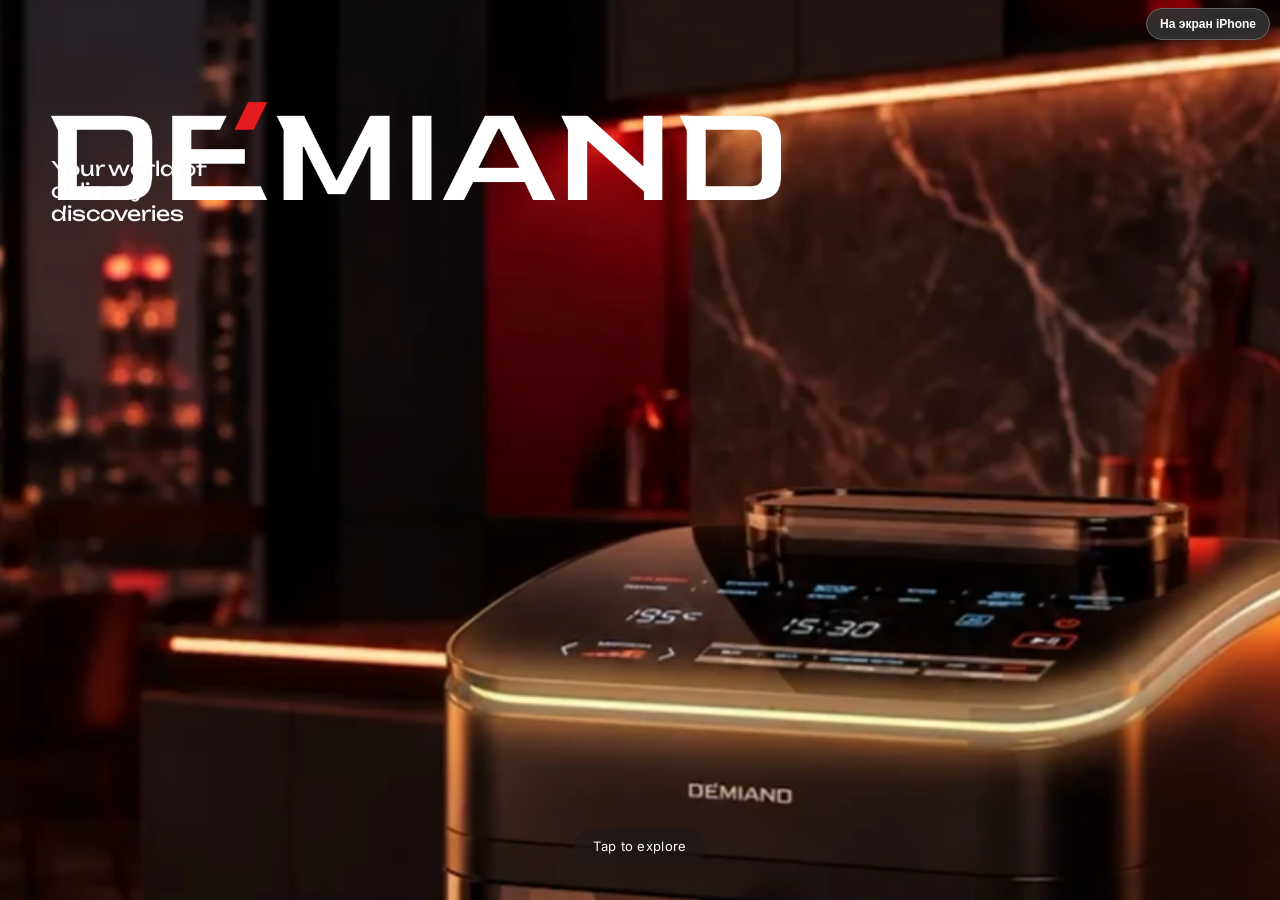
==== commit 7a4041e6: "Apply Inter and Unbounded typography from supplied design specification" ====
--- a/app.html
+++ b/app.html
@@ -1,6 +1,6 @@
 <!doctype html>
 <html lang="ru">
-<head><meta charset="utf-8"><meta name="viewport" content="width=device-width, initial-scale=1, viewport-fit=cover"><meta name="theme-color" content="#191919"><title>DEMIAND</title><link rel="stylesheet" href="studio.css"><link rel="stylesheet" href="app.css"><link rel="manifest" href="manifest.webmanifest"><link rel="apple-touch-icon" href="assets/app-icon-192.png"><meta name="apple-mobile-web-app-capable" content="yes"><meta name="apple-mobile-web-app-status-bar-style" content="black-translucent"><meta name="apple-mobile-web-app-title" content="DEMIAND"><link rel="stylesheet" href="app-mode.css?v=4"></head>
+<head><meta charset="utf-8"><meta name="viewport" content="width=device-width, initial-scale=1, viewport-fit=cover"><meta name="theme-color" content="#191919"><title>DEMIAND</title><link rel="stylesheet" href="studio.css"><link rel="stylesheet" href="app.css?v=5"><link rel="manifest" href="manifest.webmanifest"><link rel="apple-touch-icon" href="assets/app-icon-192.png"><meta name="apple-mobile-web-app-capable" content="yes"><meta name="apple-mobile-web-app-status-bar-style" content="black-translucent"><meta name="apple-mobile-web-app-title" content="DEMIAND"><link rel="stylesheet" href="app-mode.css?v=4"><link rel="preload" href="assets/inter-full.woff2" as="font" type="font/woff2" crossorigin><link rel="preload" href="assets/unbounded-full.woff2" as="font" type="font/woff2" crossorigin><link rel="stylesheet" href="typography.css?v=5"></head>
 <body class="app-full">
 <header class="top"><div class="brand"><i class="brandmark"></i><strong>DEMIAND</strong><span class="workspace-title">Студия устройств</span></div><a class="launch-app" href="app.html">Открыть приложение</a><button class="guide-link" id="guide"><i data-icon="book"></i> Обзор приложения</button></header>
 <main class="workspace"><section class="preview-pane"><div class="view-head"><div><div class="eyebrow"><span class="signal-dot"></span>ПРЕДПРОСМОТР</div><h1>Устройство</h1></div><button id="expand" title="Развернуть превью" aria-label="Развернуть превью"><i data-icon="expand"></i></button></div>
--- a/app.css
+++ b/app.css
@@ -1,4 +1,4 @@
-.app-root{position:relative;width:100%;height:100%;display:flex;flex-direction:column;overflow:hidden;background:#191919;color:#fcfcfc;font:16px/1.45 Montserrat,Arial,sans-serif;--red:#f21e29;--panel:#242424;--muted-app:#a9a9a9}.app-root *{scrollbar-width:none}.app-root ::-webkit-scrollbar{display:none}.app-root h2,.app-root h3,.app-root h4,.app-root h1{font-family:Unbounded,Arial,sans-serif;letter-spacing:-.5px;font-weight:650;color:inherit}.app-root h2{font-size:21px;line-height:1.28;margin:8px 0 12px}.app-root h3{font-size:16px;line-height:1.4;margin:7px 0}.app-root b,.app-root strong{font-weight:650}.app-root button{color:inherit;font:inherit}.app-root button:hover{filter:brightness(1.12)}.app-root button:focus-visible,.app-root input:focus-visible{outline-color:#f99}.app-root img,.app-root video{display:block}.app-root .ico{width:22px;height:22px}.app-root p{margin:10px 0}.app-root small{font-size:13px;color:#b8b8b8}.app-root .logo{width:146px;height:auto;object-fit:contain}.statusbar{position:relative;z-index:5;height:54px;flex-shrink:0;display:flex;justify-content:space-between;align-items:center;padding:0 25px 0 36px;font:600 16px -apple-system,Arial,sans-serif;pointer-events:none}.status-right{display:flex;gap:5px;align-items:center}.status-right .ico{width:20px;stroke-width:2.4}.battery{position:relative;font:700 10px Arial;color:#191919;background:#e3e3e3;border-radius:4px;padding:1px 3px}.battery:after{content:'';position:absolute;width:2px;height:6px;right:-3px;top:3px;background:#aaa;border-radius:2px}.island{width:105px;height:27px;border-radius:22px;background:#050505;position:absolute;left:50%;top:11px;transform:translateX(-50%);border:1px solid #161616}.island:after{content:'';position:absolute;right:8px;top:8px;width:7px;height:7px;border-radius:50%;background:radial-gradient(circle at 40% 30%,#32445b,#090b11 58%)}.android .island{width:13px;height:13px;top:13px}.android .island:after{right:3px;top:3px;width:5px;height:5px}.appscroll{flex:1;min-height:0;overflow:auto;overscroll-behavior:contain;padding-bottom:100px}.appnav{position:absolute;z-index:6;bottom:20px;left:14px;right:14px;display:flex;align-items:stretch;padding:4px;background:rgba(22,22,22,.97);border-radius:24px;border:1px solid #373737;box-shadow:0 4px 18px #0005;height:65px}.appnav button{min-width:0;flex:1;display:flex;flex-direction:column;align-items:center;justify-content:center;gap:3px;padding:3px 0;border-radius:17px}.appnav img,.appnav video{height:21px;width:24px;object-fit:contain}.appnav button.selected{background:linear-gradient(130deg,#555,#727272 58%,#494949)}.appnav small{font:600 11px Montserrat,Arial;color:#a5a5a5}.appnav .selected small{color:white}.app-brand{display:flex;height:92px;align-items:center;justify-content:space-between;padding:6px 15px 12px}.profile-button{background:linear-gradient(155deg,#636363,#282828 42%,#272727 64%,#505050);border:1px solid #545454;border-radius:14px;display:grid;justify-items:center;padding:5px}.profile-button .ico{background:#242424;border-radius:12px;width:42px;height:40px;padding:6px;fill:white;stroke:none}.profile-button small{color:#fff;font-weight:650;font-size:11px}.sticky-search{background:#191919;position:sticky;top:0;z-index:3;padding:10px 15px 11px;border-bottom:1px solid #2b2b2b}.appliances{display:flex;background:#2c2c2c;border-radius:7px;margin-bottom:9px}.appliances button{flex:1;padding:3px;min-height:52px;display:flex;flex-direction:column;align-items:center;justify-content:center;gap:2px;font-size:13px;border:1px solid transparent;border-radius:7px}.appliances img,.appliances video{height:21px;width:28px;object-fit:contain}.appliances .selected{background:linear-gradient(145deg,#4d4d4d,#6c6c6c 36%,#424242 66%,#656565);border-color:#aaa}.in-search,.composer,.sheet-form{display:flex;align-items:center;gap:10px;padding:0 14px;border-radius:30px;background:#242424}.in-search{height:39px;color:#aaa}.in-search input,.composer input,.sheet-form input{min-width:0;flex:1;background:none;border:0;color:white;font:550 16px Montserrat,Arial;width:100%;height:100%}.in-search button{padding:0}.in-search .ico{width:20px}.filter-rail,.rail,.feed-tabs,.option-cloud{display:flex;align-items:center;gap:7px}.filter-rail,.rail,.feed-tabs{overflow-x:auto;overscroll-behavior-x:contain}.filter-rail{margin:13px -15px 0;padding:0 15px}.filter-rail button,.option-cloud button,.feed-tabs button{display:flex;align-items:center;justify-content:center;gap:6px;white-space:nowrap;background:#252525;border-radius:24px;padding:8px 12px;color:#c5c5c5;font-size:14px;font-weight:600}.filter-rail .ico{width:18px;height:18px}.filter-rail .ico:has(path[d^="M6 3"]){color:#f82d38;fill:#f82d38}.filter-rail .chosen,.option-cloud .chosen{background:#ec2631;color:white}.video-shelf{background:#242424;border-radius:14px;margin:18px 0;padding:12px 0 16px}.video-shelf header{display:flex;justify-content:space-between;align-items:center;padding:0 15px 8px;gap:8px}.video-shelf h3{max-width:198px}.fresh{font-size:12px;font-weight:700;white-space:nowrap;color:#fff2dc;background:linear-gradient(125deg,#a55212,#cf6335,#a41622);padding:4px 8px;border:1px solid #ed9a44;border-radius:6px;box-shadow:0 0 6px #e7a13988}.rail{padding:0 15px;align-items:stretch}.video-tile{position:relative;flex:0 0 157px;height:245px;border-radius:12px;overflow:hidden}.cover-button,.inline-video{padding:0;position:relative;display:block;width:100%;height:100%;text-align:left}.cover-button img,.cover-button video,.inline-video img,.inline-video video{width:100%;height:100%;object-fit:cover}.cover-button:after{content:'';position:absolute;inset:0;background:linear-gradient(transparent 40%,#000c)}.cover-button strong{position:absolute;z-index:1;bottom:10px;left:9px;right:9px;font-size:14px}.bookmark{position:absolute;right:7px;top:8px;background:#1717176b;border-radius:5px;padding:2px}.bookmark .ico{width:17px}.saved{color:#ff464c!important}.recipe-grid,.device-grid,.accessories{display:grid;grid-template-columns:1fr 1fr;gap:8px}.recipe-tile,.device-tile,.accessories button{padding:0 0 10px;text-align:left;background:#242424;border-radius:13px;overflow:hidden;min-width:0}.recipe-tile img,.recipe-tile video{width:100%;height:137px;object-fit:cover}.recipe-tile strong,.recipe-tile small{display:block;margin:6px 9px;font-size:14px}.recipe-tile small .ico,.detail-title small .ico{width:14px;height:14px}.promo{display:flex;gap:10px;align-items:center;border-radius:9px;background:#393939;padding:9px;margin:14px;text-align:left}.promo img{width:66px}.promo p{font-size:12px}.promo strong{display:block;background:white;color:#222;text-align:center;padding:5px;border-radius:7px;font-size:13px}.empty,.chat-intro{text-align:center;display:flex;flex-direction:column;align-items:center;justify-content:center;padding:22px 17px}.empty.tall{min-height:530px}.empty>.ico,.empty .avatar.big{width:56px;height:56px;padding:16px;background:#333;border-radius:50%;margin-bottom:12px}.empty p{color:#aaa}.empty>img{width:160px}.app-root .white-btn,.app-root .red-btn,.app-root .outline-btn{width:100%;padding:16px 9px;border-radius:13px;text-align:center;font-weight:650;line-height:1.2;margin:6px 0}.app-root .white-btn{background:#fff;color:#191919}.app-root .red-btn{background:var(--red);color:white}.app-root .outline-btn{border:1px solid #666;color:white}.demi-head,.app-header{display:flex;align-items:center;justify-content:space-between;flex-shrink:0;padding:12px 15px;border-bottom:1px solid #2c2c2c;min-height:59px}.demi-head{text-align:center;padding:13px 15px 17px}.demi-head h2{margin:0;font:750 25px Montserrat,Arial}.demi-head small{font-size:13px;letter-spacing:.7px}.demi-head button,.over-controls button,.story-title button{display:grid;place-items:center;width:52px;height:52px;border-radius:15px;background:#2b2b2b}.demi-head button:first-child{border-radius:50%;color:#898989}.feed-tabs{margin:14px;background:#222;border-radius:30px;padding:3px;gap:0}.feed-tabs button{background:none;padding:8px 9px;font-size:12px;color:white;flex:1}.feed-tabs .selected{background:#3b3b3b;border:1px solid #626262}.post{padding:16px 15px;border-bottom:1px solid #2d2d2d}.post header,.post footer{display:flex;align-items:center;gap:8px}.post header div{flex:1}.post header b,.post header small{display:block;font-size:13px}.post p{white-space:pre-line}.avatar{width:39px;height:39px;display:grid;place-items:center;border-radius:50%;background:#333;color:#888}.avatar .ico{width:18px}.post header button{padding:5px;color:#b5b5b5}.post header .ico{width:17px}.post header .follow{background:var(--red);color:#fff;padding:8px;border-radius:7px}.post .muted{color:#bbb;font-size:13px;padding:0}.post-photo{width:calc(100% + 30px);margin:12px -15px 5px;max-height:620px;object-fit:cover}.post footer button{font-size:13px;padding:5px 1px}.post .save-post{margin-left:auto}.liked{color:#ff424a!important}.post footer .ico{width:18px}.app-header h2{flex:1;margin:0 12px;min-width:0;font-size:20px}.app-header .logo{max-width:156px}.app-header>button{padding:4px}.over-controls{position:absolute;top:60px;left:15px;right:15px;display:flex;justify-content:space-between;z-index:4;pointer-events:none}.over-controls button,.story-title button{background:#555b;pointer-events:auto}.over-controls.right{justify-content:flex-end}.page-recipe>.statusbar,.page-video>.statusbar,.page-welcome>.statusbar{position:absolute;inset:0 0 auto}.recipe-hero{width:100%;height:435px;object-fit:cover}.detail-title,.center{text-align:center}.detail-title{padding:18px;background:#242424}.detail-title h2{font-size:23px}.app-card,.step-card{background:#303030;padding:15px;border-radius:12px;margin:10px 0}.nutrition{display:flex;flex-wrap:wrap;gap:7px;text-align:center}.nutrition div{flex:1;font-size:12px;color:#bbb}.nutrition b{display:block;margin:7px 0;color:white;font-size:16px}.nutrition small{width:100%}.ingredient{display:flex;align-items:center;gap:6px;margin:10px 0}.ingredient span{flex:1;border-bottom:2px dotted #555}.ingredient input{width:23px;height:23px;accent-color:#e62630}.portions,.detail-actions,.bottom-actions{display:flex;gap:5px}.portions button{flex:1;border:1px solid #555;border-radius:8px;padding:8px;font-size:14px}.portions .selected{background:white;color:#222}.padded{padding:0 15px}.accessories{padding:0 15px}.accessories img{width:100%;height:150px;object-fit:cover}.accessories b{display:block;padding:7px}.step-card{padding:0;overflow:hidden}.step-card img,.step-card video,.cook-photo{width:100%;height:245px;object-fit:cover}.step-card div{padding:15px}.detail-actions{position:absolute;bottom:92px;left:15px;right:15px;z-index:4}.detail-actions button{flex:1;background:#383838ed;border-radius:8px;padding:8px;font-size:13px;font-weight:600}.detail-actions .ico{width:15px}.detail-scroll{padding-bottom:155px}.inline-video{height:290px}.inline-video>span{position:absolute;top:50%;left:50%;transform:translate(-50%,-50%);background:var(--red);padding:14px;border-radius:50%}.bottom-actions{padding:10px 15px 30px;flex-direction:column;flex-shrink:0}.bottom-actions button{margin:0!important}.story-video{position:absolute;inset:0;width:100%;height:100%;object-fit:cover;background:#101010}.story-title{position:absolute;top:60px;left:15px;right:15px;display:flex;gap:12px;align-items:center;text-shadow:0 1px 7px #000}.story-title button{flex:none}.device-grid{padding:0 15px;gap:10px}.device-tile{text-align:center;padding:15px 6px;display:flex;align-items:center;flex-direction:column;justify-content:center;gap:8px}.device-tile img,.device-tile video{width:110px;height:125px;object-fit:contain}.device-tile b{font-size:15px}.page-remote .in-search,.page-shop .in-search{margin-bottom:14px}.product-hero,.setup-photo{width:100%;height:270px;object-fit:contain}.setup-scroll{padding:35px 8px 10px}.app-root ol{padding-left:30px}.app-root li{padding:3px 3px 3px 2px;color:#ccc}.pair-device{display:grid;grid-template-columns:65px 1fr;align-items:center;width:95%;background:#2b2b2b;border-radius:11px;padding:12px;margin:12px auto}.pair-device img{width:50px;grid-row:span 2}.pair-device small{grid-column:2}.chat-intro{flex:1;gap:9px;padding:20px 30px 50px}.chat-intro .logo{margin-bottom:10px}.chat-intro h3{font-size:17px;line-height:1.5}.chat-intro p{font-weight:600;margin:5px}.composer{margin:10px 15px 37px;padding:5px 10px 5px 16px;height:47px;flex-shrink:0;background:#303030}.composer button,.sheet-form button{padding:4px;color:#bbb}.chat-thread{padding:10px 16px 0;display:flex;flex-direction:column;justify-content:safe flex-end;align-items:flex-start;gap:8px}.bubble{max-width:89%;padding:12px 14px;margin-left:25px;background:#2a2a2a;border-radius:20px 20px 20px 4px;white-space:pre-line;flex-shrink:0}.bubble.mine{align-self:flex-end;margin:0;background:#572327;border-radius:20px 20px 4px 20px}.rating{font-size:13px;color:#ccc;margin:0 0 5px 25px}.rating button{padding:4px 8px;background:#303030;border-radius:6px;margin-left:5px}.welcome{position:absolute;inset:0;width:100%;height:100%;text-align:left;overflow:hidden}.welcome .splash-bg{position:absolute;inset:0;width:100%;height:100%;object-fit:cover}.welcome .splash-logo{position:absolute;top:11.3%;left:4%;width:57%;height:auto}.welcome h2{position:absolute;left:4%;top:17.5%;font-size:29px;line-height:1.14;margin:0;font-weight:650}.welcome-cta{position:absolute;bottom:4%;left:50%;transform:translateX(-50%);font-size:13px;letter-spacing:.3px;border-radius:20px;padding:8px 19px;background:#1e1918ab;white-space:nowrap}.sheet-overlay{position:absolute;inset:0;z-index:12;background:#0009;display:flex;align-items:flex-end}.app-sheet{width:100%;max-height:84%;overflow:auto;background:linear-gradient(#292929,#161616);padding:12px 15px 34px;border-radius:30px 30px 0 0}.sheet-handle{height:4px;width:83px;border-radius:4px;background:#777;margin:0 auto 16px}.app-sheet header,.bag-row{display:flex;align-items:center;justify-content:space-between}.app-sheet header button .ico{width:18px}.option-cloud{flex-wrap:wrap;margin:14px 0 27px}.option-cloud button{border:1px solid #555}.time-range{margin:12px 0 24px}.time-range output{display:block}.time-range input{width:100%;accent-color:var(--red)}.sheet-row,.bag-row{display:flex;justify-content:space-between;text-align:left;width:100%;padding:12px 2px;border-bottom:1px solid #393939}.comment-list{min-height:275px;max-height:400px;overflow:auto}.comment-list .empty{min-height:270px}.sheet-form{height:43px}.app-sheet textarea{width:100%;min-height:110px;background:#333;color:white;border:1px solid #555;padding:10px;border-radius:8px}.editing #app [data-key]:hover{outline:2px solid #ffac70;outline-offset:1px;cursor:crosshair}.editing #app [data-key].picked{outline:2px dashed #ff9568;outline-offset:-2px}.editing #app video{pointer-events:auto}.page-cooking .appscroll,.page-setup .appscroll{padding-bottom:10px}
+.app-root{position:relative;width:100%;height:100%;display:flex;flex-direction:column;overflow:hidden;background:#191919;color:#fcfcfc;font:16px/1.45 Inter,Arial,sans-serif;--red:#f21e29;--panel:#242424;--muted-app:#a9a9a9}.app-root *{scrollbar-width:none}.app-root ::-webkit-scrollbar{display:none}.app-root h2,.app-root h3,.app-root h4,.app-root h1{font-family:Unbounded,Arial,sans-serif;letter-spacing:-.5px;font-weight:650;color:inherit}.app-root h2{font-size:21px;line-height:1.28;margin:8px 0 12px}.app-root h3{font-size:16px;line-height:1.4;margin:7px 0}.app-root b,.app-root strong{font-weight:650}.app-root button{color:inherit;font:inherit}.app-root button:hover{filter:brightness(1.12)}.app-root button:focus-visible,.app-root input:focus-visible{outline-color:#f99}.app-root img,.app-root video{display:block}.app-root .ico{width:22px;height:22px}.app-root p{margin:10px 0}.app-root small{font-size:13px;color:#b8b8b8}.app-root .logo{width:146px;height:auto;object-fit:contain}.statusbar{position:relative;z-index:5;height:54px;flex-shrink:0;display:flex;justify-content:space-between;align-items:center;padding:0 25px 0 36px;font:600 16px -apple-system,Arial,sans-serif;pointer-events:none}.status-right{display:flex;gap:5px;align-items:center}.status-right .ico{width:20px;stroke-width:2.4}.battery{position:relative;font:700 10px Arial;color:#191919;background:#e3e3e3;border-radius:4px;padding:1px 3px}.battery:after{content:'';position:absolute;width:2px;height:6px;right:-3px;top:3px;background:#aaa;border-radius:2px}.island{width:105px;height:27px;border-radius:22px;background:#050505;position:absolute;left:50%;top:11px;transform:translateX(-50%);border:1px solid #161616}.island:after{content:'';position:absolute;right:8px;top:8px;width:7px;height:7px;border-radius:50%;background:radial-gradient(circle at 40% 30%,#32445b,#090b11 58%)}.android .island{width:13px;height:13px;top:13px}.android .island:after{right:3px;top:3px;width:5px;height:5px}.appscroll{flex:1;min-height:0;overflow:auto;overscroll-behavior:contain;padding-bottom:100px}.appnav{position:absolute;z-index:6;bottom:20px;left:14px;right:14px;display:flex;align-items:stretch;padding:4px;background:rgba(22,22,22,.97);border-radius:24px;border:1px solid #373737;box-shadow:0 4px 18px #0005;height:65px}.appnav button{min-width:0;flex:1;display:flex;flex-direction:column;align-items:center;justify-content:center;gap:3px;padding:3px 0;border-radius:17px}.appnav img,.appnav video{height:21px;width:24px;object-fit:contain}.appnav button.selected{background:linear-gradient(130deg,#555,#727272 58%,#494949)}.appnav small{font:600 11px Inter,Arial;color:#a5a5a5}.appnav .selected small{color:white}.app-brand{display:flex;height:92px;align-items:center;justify-content:space-between;padding:6px 15px 12px}.profile-button{background:linear-gradient(155deg,#636363,#282828 42%,#272727 64%,#505050);border:1px solid #545454;border-radius:14px;display:grid;justify-items:center;padding:5px}.profile-button .ico{background:#242424;border-radius:12px;width:42px;height:40px;padding:6px;fill:white;stroke:none}.profile-button small{color:#fff;font-weight:650;font-size:11px}.sticky-search{background:#191919;position:sticky;top:0;z-index:3;padding:10px 15px 11px;border-bottom:1px solid #2b2b2b}.appliances{display:flex;background:#2c2c2c;border-radius:7px;margin-bottom:9px}.appliances button{flex:1;padding:3px;min-height:52px;display:flex;flex-direction:column;align-items:center;justify-content:center;gap:2px;font-size:13px;border:1px solid transparent;border-radius:7px}.appliances img,.appliances video{height:21px;width:28px;object-fit:contain}.appliances .selected{background:linear-gradient(145deg,#4d4d4d,#6c6c6c 36%,#424242 66%,#656565);border-color:#aaa}.in-search,.composer,.sheet-form{display:flex;align-items:center;gap:10px;padding:0 14px;border-radius:30px;background:#242424}.in-search{height:39px;color:#aaa}.in-search input,.composer input,.sheet-form input{min-width:0;flex:1;background:none;border:0;color:white;font:550 16px Inter,Arial;width:100%;height:100%}.in-search button{padding:0}.in-search .ico{width:20px}.filter-rail,.rail,.feed-tabs,.option-cloud{display:flex;align-items:center;gap:7px}.filter-rail,.rail,.feed-tabs{overflow-x:auto;overscroll-behavior-x:contain}.filter-rail{margin:13px -15px 0;padding:0 15px}.filter-rail button,.option-cloud button,.feed-tabs button{display:flex;align-items:center;justify-content:center;gap:6px;white-space:nowrap;background:#252525;border-radius:24px;padding:8px 12px;color:#c5c5c5;font-size:14px;font-weight:600}.filter-rail .ico{width:18px;height:18px}.filter-rail .ico:has(path[d^="M6 3"]){color:#f82d38;fill:#f82d38}.filter-rail .chosen,.option-cloud .chosen{background:#ec2631;color:white}.video-shelf{background:#242424;border-radius:14px;margin:18px 0;padding:12px 0 16px}.video-shelf header{display:flex;justify-content:space-between;align-items:center;padding:0 15px 8px;gap:8px}.video-shelf h3{max-width:198px}.fresh{font-size:12px;font-weight:700;white-space:nowrap;color:#fff2dc;background:linear-gradient(125deg,#a55212,#cf6335,#a41622);padding:4px 8px;border:1px solid #ed9a44;border-radius:6px;box-shadow:0 0 6px #e7a13988}.rail{padding:0 15px;align-items:stretch}.video-tile{position:relative;flex:0 0 157px;height:245px;border-radius:12px;overflow:hidden}.cover-button,.inline-video{padding:0;position:relative;display:block;width:100%;height:100%;text-align:left}.cover-button img,.cover-button video,.inline-video img,.inline-video video{width:100%;height:100%;object-fit:cover}.cover-button:after{content:'';position:absolute;inset:0;background:linear-gradient(transparent 40%,#000c)}.cover-button strong{position:absolute;z-index:1;bottom:10px;left:9px;right:9px;font-size:14px}.bookmark{position:absolute;right:7px;top:8px;background:#1717176b;border-radius:5px;padding:2px}.bookmark .ico{width:17px}.saved{color:#ff464c!important}.recipe-grid,.device-grid,.accessories{display:grid;grid-template-columns:1fr 1fr;gap:8px}.recipe-tile,.device-tile,.accessories button{padding:0 0 10px;text-align:left;background:#242424;border-radius:13px;overflow:hidden;min-width:0}.recipe-tile img,.recipe-tile video{width:100%;height:137px;object-fit:cover}.recipe-tile strong,.recipe-tile small{display:block;margin:6px 9px;font-size:14px}.recipe-tile small .ico,.detail-title small .ico{width:14px;height:14px}.promo{display:flex;gap:10px;align-items:center;border-radius:9px;background:#393939;padding:9px;margin:14px;text-align:left}.promo img{width:66px}.promo p{font-size:12px}.promo strong{display:block;background:white;color:#222;text-align:center;padding:5px;border-radius:7px;font-size:13px}.empty,.chat-intro{text-align:center;display:flex;flex-direction:column;align-items:center;justify-content:center;padding:22px 17px}.empty.tall{min-height:530px}.empty>.ico,.empty .avatar.big{width:56px;height:56px;padding:16px;background:#333;border-radius:50%;margin-bottom:12px}.empty p{color:#aaa}.empty>img{width:160px}.app-root .white-btn,.app-root .red-btn,.app-root .outline-btn{width:100%;padding:16px 9px;border-radius:13px;text-align:center;font-weight:650;line-height:1.2;margin:6px 0}.app-root .white-btn{background:#fff;color:#191919}.app-root .red-btn{background:var(--red);color:white}.app-root .outline-btn{border:1px solid #666;color:white}.demi-head,.app-header{display:flex;align-items:center;justify-content:space-between;flex-shrink:0;padding:12px 15px;border-bottom:1px solid #2c2c2c;min-height:59px}.demi-head{text-align:center;padding:13px 15px 17px}.demi-head h2{margin:0;font:750 25px Inter,Arial}.demi-head small{font-size:13px;letter-spacing:.7px}.demi-head button,.over-controls button,.story-title button{display:grid;place-items:center;width:52px;height:52px;border-radius:15px;background:#2b2b2b}.demi-head button:first-child{border-radius:50%;color:#898989}.feed-tabs{margin:14px;background:#222;border-radius:30px;padding:3px;gap:0}.feed-tabs button{background:none;padding:8px 9px;font-size:12px;color:white;flex:1}.feed-tabs .selected{background:#3b3b3b;border:1px solid #626262}.post{padding:16px 15px;border-bottom:1px solid #2d2d2d}.post header,.post footer{display:flex;align-items:center;gap:8px}.post header div{flex:1}.post header b,.post header small{display:block;font-size:13px}.post p{white-space:pre-line}.avatar{width:39px;height:39px;display:grid;place-items:center;border-radius:50%;background:#333;color:#888}.avatar .ico{width:18px}.post header button{padding:5px;color:#b5b5b5}.post header .ico{width:17px}.post header .follow{background:var(--red);color:#fff;padding:8px;border-radius:7px}.post .muted{color:#bbb;font-size:13px;padding:0}.post-photo{width:calc(100% + 30px);margin:12px -15px 5px;max-height:620px;object-fit:cover}.post footer button{font-size:13px;padding:5px 1px}.post .save-post{margin-left:auto}.liked{color:#ff424a!important}.post footer .ico{width:18px}.app-header h2{flex:1;margin:0 12px;min-width:0;font-size:20px}.app-header .logo{max-width:156px}.app-header>button{padding:4px}.over-controls{position:absolute;top:60px;left:15px;right:15px;display:flex;justify-content:space-between;z-index:4;pointer-events:none}.over-controls button,.story-title button{background:#555b;pointer-events:auto}.over-controls.right{justify-content:flex-end}.page-recipe>.statusbar,.page-video>.statusbar,.page-welcome>.statusbar{position:absolute;inset:0 0 auto}.recipe-hero{width:100%;height:435px;object-fit:cover}.detail-title,.center{text-align:center}.detail-title{padding:18px;background:#242424}.detail-title h2{font-size:23px}.app-card,.step-card{background:#303030;padding:15px;border-radius:12px;margin:10px 0}.nutrition{display:flex;flex-wrap:wrap;gap:7px;text-align:center}.nutrition div{flex:1;font-size:12px;color:#bbb}.nutrition b{display:block;margin:7px 0;color:white;font-size:16px}.nutrition small{width:100%}.ingredient{display:flex;align-items:center;gap:6px;margin:10px 0}.ingredient span{flex:1;border-bottom:2px dotted #555}.ingredient input{width:23px;height:23px;accent-color:#e62630}.portions,.detail-actions,.bottom-actions{display:flex;gap:5px}.portions button{flex:1;border:1px solid #555;border-radius:8px;padding:8px;font-size:14px}.portions .selected{background:white;color:#222}.padded{padding:0 15px}.accessories{padding:0 15px}.accessories img{width:100%;height:150px;object-fit:cover}.accessories b{display:block;padding:7px}.step-card{padding:0;overflow:hidden}.step-card img,.step-card video,.cook-photo{width:100%;height:245px;object-fit:cover}.step-card div{padding:15px}.detail-actions{position:absolute;bottom:92px;left:15px;right:15px;z-index:4}.detail-actions button{flex:1;background:#383838ed;border-radius:8px;padding:8px;font-size:13px;font-weight:600}.detail-actions .ico{width:15px}.detail-scroll{padding-bottom:155px}.inline-video{height:290px}.inline-video>span{position:absolute;top:50%;left:50%;transform:translate(-50%,-50%);background:var(--red);padding:14px;border-radius:50%}.bottom-actions{padding:10px 15px 30px;flex-direction:column;flex-shrink:0}.bottom-actions button{margin:0!important}.story-video{position:absolute;inset:0;width:100%;height:100%;object-fit:cover;background:#101010}.story-title{position:absolute;top:60px;left:15px;right:15px;display:flex;gap:12px;align-items:center;text-shadow:0 1px 7px #000}.story-title button{flex:none}.device-grid{padding:0 15px;gap:10px}.device-tile{text-align:center;padding:15px 6px;display:flex;align-items:center;flex-direction:column;justify-content:center;gap:8px}.device-tile img,.device-tile video{width:110px;height:125px;object-fit:contain}.device-tile b{font-size:15px}.page-remote .in-search,.page-shop .in-search{margin-bottom:14px}.product-hero,.setup-photo{width:100%;height:270px;object-fit:contain}.setup-scroll{padding:35px 8px 10px}.app-root ol{padding-left:30px}.app-root li{padding:3px 3px 3px 2px;color:#ccc}.pair-device{display:grid;grid-template-columns:65px 1fr;align-items:center;width:95%;background:#2b2b2b;border-radius:11px;padding:12px;margin:12px auto}.pair-device img{width:50px;grid-row:span 2}.pair-device small{grid-column:2}.chat-intro{flex:1;gap:9px;padding:20px 30px 50px}.chat-intro .logo{margin-bottom:10px}.chat-intro h3{font-size:17px;line-height:1.5}.chat-intro p{font-weight:600;margin:5px}.composer{margin:10px 15px 37px;padding:5px 10px 5px 16px;height:47px;flex-shrink:0;background:#303030}.composer button,.sheet-form button{padding:4px;color:#bbb}.chat-thread{padding:10px 16px 0;display:flex;flex-direction:column;justify-content:safe flex-end;align-items:flex-start;gap:8px}.bubble{max-width:89%;padding:12px 14px;margin-left:25px;background:#2a2a2a;border-radius:20px 20px 20px 4px;white-space:pre-line;flex-shrink:0}.bubble.mine{align-self:flex-end;margin:0;background:#572327;border-radius:20px 20px 4px 20px}.rating{font-size:13px;color:#ccc;margin:0 0 5px 25px}.rating button{padding:4px 8px;background:#303030;border-radius:6px;margin-left:5px}.welcome{position:absolute;inset:0;width:100%;height:100%;text-align:left;overflow:hidden}.welcome .splash-bg{position:absolute;inset:0;width:100%;height:100%;object-fit:cover}.welcome .splash-logo{position:absolute;top:11.3%;left:4%;width:57%;height:auto}.welcome h2{position:absolute;left:4%;top:17.5%;font-size:29px;line-height:1.14;margin:0;font-weight:650}.welcome-cta{position:absolute;bottom:4%;left:50%;transform:translateX(-50%);font-size:13px;letter-spacing:.3px;border-radius:20px;padding:8px 19px;background:#1e1918ab;white-space:nowrap}.sheet-overlay{position:absolute;inset:0;z-index:12;background:#0009;display:flex;align-items:flex-end}.app-sheet{width:100%;max-height:84%;overflow:auto;background:linear-gradient(#292929,#161616);padding:12px 15px 34px;border-radius:30px 30px 0 0}.sheet-handle{height:4px;width:83px;border-radius:4px;background:#777;margin:0 auto 16px}.app-sheet header,.bag-row{display:flex;align-items:center;justify-content:space-between}.app-sheet header button .ico{width:18px}.option-cloud{flex-wrap:wrap;margin:14px 0 27px}.option-cloud button{border:1px solid #555}.time-range{margin:12px 0 24px}.time-range output{display:block}.time-range input{width:100%;accent-color:var(--red)}.sheet-row,.bag-row{display:flex;justify-content:space-between;text-align:left;width:100%;padding:12px 2px;border-bottom:1px solid #393939}.comment-list{min-height:275px;max-height:400px;overflow:auto}.comment-list .empty{min-height:270px}.sheet-form{height:43px}.app-sheet textarea{width:100%;min-height:110px;background:#333;color:white;border:1px solid #555;padding:10px;border-radius:8px}.editing #app [data-key]:hover{outline:2px solid #ffac70;outline-offset:1px;cursor:crosshair}.editing #app [data-key].picked{outline:2px dashed #ff9568;outline-offset:-2px}.editing #app video{pointer-events:auto}.page-cooking .appscroll,.page-setup .appscroll{padding-bottom:10px}
 .welcome h2{max-width:220px}.editing .statusbar{pointer-events:auto}
 .detail-scroll{position:relative}.recipe-player{background:#303030;border-radius:15px;padding:15px;margin:10px 0}.recipe-player h3{display:flex;align-items:center;justify-content:center;gap:7px;margin:0 0 17px;font-size:20px}.recipe-player h3 .ico{width:18px}.player-frame{aspect-ratio:9/16;position:relative;background:#fff;color:#222;overflow:hidden;border-radius:14px}.recipe-footage,.player-poster{position:absolute;inset:0;width:100%;height:100%;object-fit:cover}.player-poster{background:white}.player-brand{position:absolute;left:8%;width:84%;top:50%;transform:translateY(-50%)}.player-ribbon{position:absolute;top:55.5%;left:0;background:#df0017;color:#fff;font-size:12px;padding:4px 11px 4px 9px;clip-path:polygon(0 0,86% 0,100% 100%,0 100%)}.app-root .player-play{position:absolute;top:50%;left:50%;transform:translate(-50%,-50%);width:63px;height:63px;background:#f21e28;color:#fff;display:grid;place-items:center;border-radius:50%;box-shadow:0 2px 12px #0007}.app-root .player-play .ico{width:24px;height:24px}.player-controls{position:absolute;left:4%;right:6%;bottom:3.2%;display:flex;align-items:center;gap:12px}.player-time{font-weight:700;color:white;text-shadow:0 0 4px #222,0 1px 6px #222;font-size:17px;white-space:nowrap}.player-seek{flex:1;min-width:0;accent-color:#ee1e29;height:4px}.recipe-player.playing .player-play{opacity:0}.recipe-player.playing:hover .player-play,.recipe-player.playing .player-play:focus{opacity:.85}
 .cook-head{position:relative;display:flex;align-items:center;justify-content:center;height:65px;flex-shrink:0}.app-root .cook-head h2{margin:0;font-size:22px}.cook-head button{position:absolute;right:14px;top:50%;transform:translateY(-50%);padding:2px;color:#fff}.step-meter{display:flex;gap:4px;margin:14px 15px 19px;flex-shrink:0}.step-meter i{flex:1;height:9px;border-radius:10px;background:#646464}.step-meter .done{background:white}.guided-body{padding:0 15px 15px}.guided-photo{display:block;width:100%;aspect-ratio:1.6;object-fit:cover;border-radius:15px}.app-root .step-instruction{font:400 25px/1.42 -apple-system,BlinkMacSystemFont,Arial,sans-serif;color:#e7e3eb;white-space:pre-line;margin:12px 0}.prep-row{display:flex;align-items:flex-end;gap:6px;margin:13px 0;font:600 21px/1.16 -apple-system,Arial,sans-serif}.prep-row b{max-width:49%}.prep-row i{flex:1;min-width:5px;border-bottom:2px dashed #5b5b5b;margin-bottom:3px}.prep-row strong{white-space:nowrap}.guide-arrows{display:grid;grid-template-columns:1fr 1fr;gap:12px;margin:14px 15px 62px;flex-shrink:0}.guide-arrows button{height:52px;border-radius:17px;font-size:18px;font-weight:650}.guide-arrows .prev-step{border:1px solid #666}.guide-arrows .next-step{background:white;color:#222}.guide-arrows .ico{width:28px;height:28px}.reply-cards{display:grid;width:calc(100% - 30px);margin-left:25px;grid-template-columns:1fr 1fr;gap:7px;flex-shrink:0}.reply-cards .recipe-tile{display:flex;flex-direction:column;background:#303030;border:1px solid #363636;border-radius:15px}.reply-cards .recipe-tile strong{font:600 13px/1.45 Unbounded,Arial;margin:8px 10px 12px}.reply-cards .recipe-tile small{margin:auto 10px 5px}.reply-cards .recipe-tile img{height:135px}.cooked-banner{display:flex;align-items:center;gap:10px;padding:13px 12px;position:absolute;z-index:15;top:74px;left:15px;right:15px;background:#3e9548;color:white;border-radius:13px;font:600 15px/1.45 -apple-system,Arial}.cooked-banner>.ico{border-radius:50%;background:white;color:#3e9548;padding:3px;width:21px;height:21px}.cooked-banner button{margin-left:auto;opacity:.8;padding:2px}.confetti{position:absolute;z-index:14;inset:0;overflow:hidden;pointer-events:none}.confetti i{position:absolute;left:var(--x);top:-12%;display:block;width:6px;height:11px;background:var(--color);animation:confetti-fall var(--duration) var(--delay) ease-in both}.confetti .star{clip-path:polygon(50% 0,62% 36%,99% 36%,68% 58%,79% 95%,50% 72%,20% 95%,31% 58%,0 36%,38% 36%);width:15px;height:16px}.confetti .dot{width:9px;height:11px;border-radius:50%}.confetti .ribbon{width:8px;height:48px;border:2px solid var(--color);background:none;border-top:0;border-bottom:0;border-radius:60%}.confetti .strip{height:17px;width:3px}@keyframes confetti-fall{from{transform:translateY(0) rotate(0)}to{transform:translate(var(--drift),1000px) rotate(var(--twist))}}@media(prefers-reduced-motion:reduce){.confetti{display:none}}
--- a/typography.css
+++ b/typography.css
@@ -0,0 +1,59 @@
+@font-face {
+  font-family: Inter;
+  src: url('assets/inter-full.woff2') format('woff2');
+  font-weight: 100 900;
+  font-style: normal;
+  font-display: swap;
+}
+@font-face {
+  font-family: Unbounded;
+  src: url('assets/unbounded-full.woff2') format('woff2');
+  font-weight: 200 900;
+  font-style: normal;
+  font-display: swap;
+}
+:root { font-family: Inter, Arial, sans-serif; }
+.app-root {
+  font-family: Inter, Arial, sans-serif;
+  font-size: 16px;
+  font-weight: 400;
+  font-optical-sizing: auto;
+  font-synthesis: none;
+  --red: #ee252c;
+}
+.app-root h1, .app-root h2, .app-root h3, .app-root h4 {
+  font-family: Unbounded, Arial, sans-serif;
+  font-weight: 400;
+  letter-spacing: normal;
+}
+.app-root h1 { font-size: 24px; }
+.app-root h2 { font-size: 20px; }
+.app-root h3 { font-size: 16px; }
+.app-root h4 { font-size: 14px; }
+.app-root p { font-family: Inter, Arial, sans-serif; font-size: 16px; font-weight: 400; }
+.app-root b, .app-root strong { font-weight: 700; }
+.app-root small { font-family: Inter, Arial, sans-serif; font-size: 12px; font-weight: 400; }
+.app-root input, .app-root textarea { font-family: Inter, Arial, sans-serif; font-weight: 400; }
+.app-root .in-search input { font-size: 16px; }
+.app-root .appnav small { font-family: Inter, Arial, sans-serif; font-size: 13px; font-weight: 500; }
+.app-root .appnav .selected small { font-weight: 700; }
+.app-root .appliances button, .app-root .filter-rail button, .app-root .option-cloud button,
+.app-root .profile-button small, .app-root .fresh { font-family: Inter, Arial, sans-serif; font-size: 13px; font-weight: 500; }
+.app-root .appliances b { font-weight: 500; }
+.app-root .cover-button strong, .app-root .recipe-tile strong { font-family: Inter, Arial, sans-serif; font-size: 16px; font-weight: 700; }
+.app-root .recipe-tile small { font-size: 12px; font-weight: 400; }
+.app-root .reply-cards .recipe-tile strong { font-family: Inter, Arial, sans-serif; font-size: 13px; font-weight: 700; }
+.app-root .step-instruction { font: 500 24px/1.42 Inter, Arial, sans-serif; }
+.app-root .prep-row { font: 400 20px/1.3 Inter, Arial, sans-serif; }
+.app-root .prep-row b, .app-root .prep-row strong { font-weight: 500; }
+.app-root .demi-head h2 { font-family: Unbounded, Arial, sans-serif; font-size: 24px; font-weight: 400; }
+.app-root .demi-head small { font-size: 12px; }
+.app-root .app-header h2, .app-root .cook-head h2 { font-size: 20px; }
+.app-root .device-tile b, .app-root .sheet-row { font-size: 13px; font-weight: 500; }
+.app-root .promo b, .app-root .product-title { font-family: Inter, Arial, sans-serif; font-size: 20px; font-weight: 700; }
+.app-root .app-sheet .muted, .app-root .rating, .app-root .post header b, .app-root .post header small { font-size: 13px; }
+.app-root .post header b { font-weight: 700; }
+.app-root .post footer button, .app-root .nutrition small { font-size: 12px; font-weight: 400; }
+.app-root .muted { font-size: 12px; }
+.app-root a { color: #ee252c; }
+.app-root .welcome h2 { font-family: Unbounded, Arial, sans-serif; font-weight: 400; }
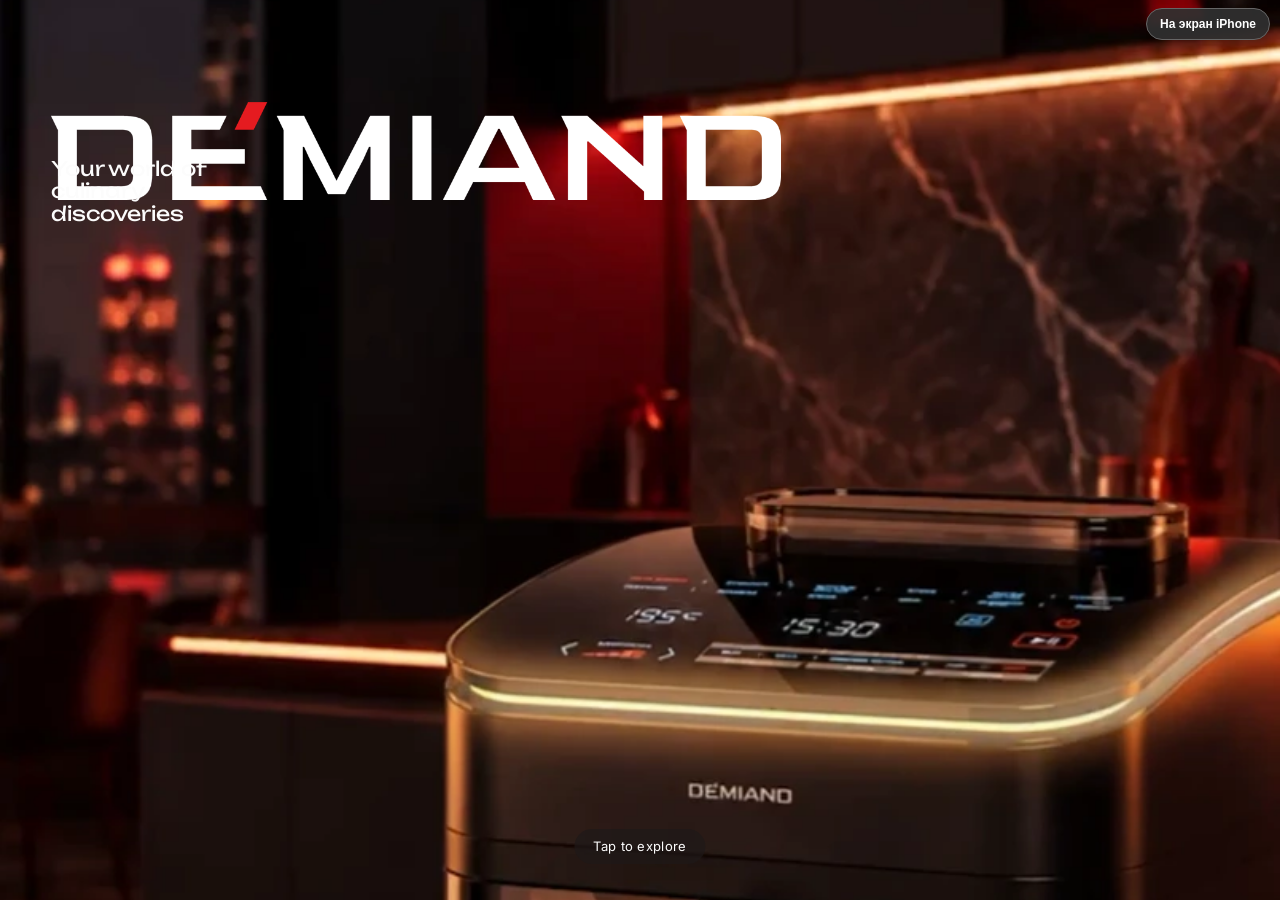
==== commit 4c856fa7: "Keep installed navigation inside the visible iPhone viewport" ====
--- a/app.html
+++ b/app.html
@@ -1,6 +1,6 @@
 <!doctype html>
 <html lang="ru">
-<head><meta charset="utf-8"><meta name="viewport" content="width=device-width, initial-scale=1, viewport-fit=cover"><meta name="theme-color" content="#191919"><title>DEMIAND</title><link rel="stylesheet" href="studio.css"><link rel="stylesheet" href="app.css?v=5"><link rel="manifest" href="manifest.webmanifest"><link rel="apple-touch-icon" href="assets/app-icon-192.png"><meta name="apple-mobile-web-app-capable" content="yes"><meta name="apple-mobile-web-app-status-bar-style" content="black-translucent"><meta name="apple-mobile-web-app-title" content="DEMIAND"><link rel="stylesheet" href="app-mode.css?v=4"><link rel="preload" href="assets/inter-full.woff2" as="font" type="font/woff2" crossorigin><link rel="preload" href="assets/unbounded-full.woff2" as="font" type="font/woff2" crossorigin><link rel="stylesheet" href="typography.css?v=5"></head>
+<head><meta charset="utf-8"><meta name="viewport" content="width=device-width, initial-scale=1, viewport-fit=cover"><meta name="theme-color" content="#191919"><title>DEMIAND</title><link rel="stylesheet" href="studio.css"><link rel="stylesheet" href="app.css?v=5"><link rel="manifest" href="manifest.webmanifest"><link rel="apple-touch-icon" href="assets/app-icon-192.png"><meta name="apple-mobile-web-app-capable" content="yes"><meta name="apple-mobile-web-app-title" content="DEMIAND"><link rel="stylesheet" href="app-mode.css?v=6"><link rel="preload" href="assets/inter-full.woff2" as="font" type="font/woff2" crossorigin><link rel="preload" href="assets/unbounded-full.woff2" as="font" type="font/woff2" crossorigin><link rel="stylesheet" href="typography.css?v=5"></head>
 <body class="app-full">
 <header class="top"><div class="brand"><i class="brandmark"></i><strong>DEMIAND</strong><span class="workspace-title">Студия устройств</span></div><a class="launch-app" href="app.html">Открыть приложение</a><button class="guide-link" id="guide"><i data-icon="book"></i> Обзор приложения</button></header>
 <main class="workspace"><section class="preview-pane"><div class="view-head"><div><div class="eyebrow"><span class="signal-dot"></span>ПРЕДПРОСМОТР</div><h1>Устройство</h1></div><button id="expand" title="Развернуть превью" aria-label="Развернуть превью"><i data-icon="expand"></i></button></div>
@@ -13,4 +13,4 @@
 <div id="edit-panel" hidden><div class="eyebrow">РЕДАКТОР</div><h2>Контент приложения</h2><p>Tap text or media on the phone, or choose an item below. Switch to Просмотр to navigate.</p><label class="form-label" for="items">Элементы экрана</label><select id="items"></select><div id="editor"></div><div class="local-note"><i data-icon="drive"></i>Изменения сохраняются в этом браузере.</div></div></div>
 <footer class="export-footer"><button id="export"><i data-icon="download"></i><span>Скачать PNG</span></button><div class="export-meta"><span id="export-size"></span><label>Разрешение <select id="quality" aria-label="Разрешение PNG"><option value="2048">2K</option><option value="4096" selected>4K</option><option value="6144">6K</option></select></label></div></footer></aside></main>
 <dialog id="guide-dialog"><header><div class="eyebrow">ОБЗОР ПРИЛОЖЕНИЯ</div><button id="close-guide" class="icon-btn" aria-label="Закрыть"><i data-icon="close"></i></button></header><h2>Изучите DEMIAND</h2><p>Выберите экран или задайте вопрос кулинарному ассистенту.</p><div id="shortcuts"></div><h3>Спросить ассистента</h3><div id="prompts"></div></dialog><div id="notice" role="status"></div>
-<script src="vendor/html2canvas.min.js"></script><script src="icons.js"></script><script src="player.js"></script><script src="app.js?v=3"></script><script src="guided.js"></script><script src="texture.js"></script><script src="rear.js"></script><script src="android-rear.js"></script><script src="hardware.js"></script><script src="editor.js"></script><script src="studio.js"></script><script src="app-mode.js?v=4"></script></body></html>
+<script src="vendor/html2canvas.min.js"></script><script src="icons.js"></script><script src="player.js"></script><script src="app.js?v=3"></script><script src="guided.js"></script><script src="texture.js"></script><script src="rear.js"></script><script src="android-rear.js"></script><script src="hardware.js"></script><script src="editor.js"></script><script src="studio.js"></script><script src="app-mode.js?v=6"></script></body></html>
--- a/app-mode.css
+++ b/app-mode.css
@@ -1,15 +1,17 @@
 .launch-app{display:inline-flex;align-items:center;text-decoration:none;background:#d74726;color:white;padding:10px 15px;border-radius:9px;font-size:14px;font-weight:600;margin-left:auto;margin-right:12px}
-html:has(.app-full){background:#191919;overscroll-behavior:none}
-.app-full{background:#191919;color:white;overflow:hidden;overscroll-behavior:none;height:100dvh}
-.app-full>.top,.app-full .view-head,.app-full .viewport-footer,.app-full .inspector,.app-full .stage-grid,.app-full .stage-corner,.app-full .stage-label,.app-full #hardware{display:none!important}
-.app-full .workspace,.app-full .preview-pane{display:block;width:100%;height:100%;min-height:0;max-width:none;margin:0;padding:0}
-.app-full #stage{position:relative;width:100%;height:100%;max-height:none;min-height:0;border:0;border-radius:0;background:#191919!important;touch-action:auto;cursor:auto}
-.app-full #phone,.app-full #screen{position:absolute;inset:0!important;width:100%!important;height:100%!important;zoom:1!important;transform:none!important;border-radius:0!important;pointer-events:auto!important;visibility:visible!important;display:block!important}
-.app-full #app{width:100%!important;height:100%!important;zoom:1!important;transform:none!important}
+html:has(.app-full){background:#191919;color-scheme:dark;overflow:hidden;overscroll-behavior:none}
+.app-full{margin:0;background:#191919;color:white;overflow:hidden;overscroll-behavior:none}
+.app-full>.top,.app-full>.workspace{display:none!important}
+.app-full>#app{
+  position:relative;
+  width:100%;
+  height:100dvh;
+  height:var(--app-viewport-height,100dvh);
+}
 .app-full .statusbar{height:max(12px,env(safe-area-inset-top));padding:0}
 .app-full .statusbar>*{display:none}
 .app-full .page-recipe>.statusbar,.app-full .page-video>.statusbar,.app-full .page-welcome>.statusbar{height:max(12px,env(safe-area-inset-top))}
-.app-full .appnav{bottom:max(10px,env(safe-area-inset-bottom));height:68px}
+.app-full .appnav{bottom:max(10px,calc(env(safe-area-inset-bottom) - 14px));height:68px}
 .app-full .appscroll{padding-bottom:calc(100px + env(safe-area-inset-bottom))}
 .app-full .detail-scroll{padding-bottom:calc(175px + env(safe-area-inset-bottom))}
 .app-full .detail-actions{bottom:calc(86px + env(safe-area-inset-bottom))}
@@ -25,9 +27,6 @@
 
 .app-full:has(#app:not(.page-welcome)) .install-app{display:none}
 .app-full .guide-arrows{margin-bottom:max(20px,env(safe-area-inset-bottom))}
-.app-full{position:fixed;inset:0;width:100%;height:100dvh}
-
-.app-full.keyboard-open{height:var(--keyboard-height);bottom:auto}
 .app-full .app-brand{height:95px}
 .app-full .appliances{margin-bottom:10px}
 .app-full .appliances button{min-height:54px}
@@ -36,19 +35,10 @@
 .app-full .in-search input::placeholder{color:#aaa;opacity:1}
 .app-full .filter-rail{margin-top:15px}
 .app-full .sticky-search{padding-bottom:14px}
-.app-full .video-shelf{margin-top:20px}
+.app-full .video-shelf{margin-top:20px;padding-top:5px}
 .app-full .video-tile{flex-basis:160px;height:250px}
-.app-full .video-shelf header{padding-bottom:7px}
+.app-full .video-shelf header{padding-bottom:3px}
 .app-full .fresh{background:linear-gradient(125deg,#a55212,#a41922);box-shadow:0 0 6px #e7a139aa,inset 0 0 4px #e7a13988}
-.app-full .profile-button{border-radius:17px 17px 9px 9px}
-/* Match the original recipe shelf and home-indicator spacing. */
-.app-full .video-shelf{padding-top:5px}
-.app-full .video-shelf header{padding-bottom:3px}
-.app-full .appnav{bottom:max(10px,calc(env(safe-area-inset-bottom) - 14px))}
-.app-full .profile-button{padding-bottom:7px}
-.app-full .profile-button small{font-size:12px}
-
-/* App mode has its own viewport root, independent of the studio stage. */
-.app-full .workspace{display:none!important}
-.app-full>#app{position:fixed;inset:0;width:100%!important;height:var(--app-viewport-height,100%)!important;margin:0;border-radius:0}
-.app-full.keyboard-open>#app{height:var(--keyboard-height)!important;bottom:auto}
+.app-full .profile-button{border-radius:17px 17px 9px 9px;padding-bottom:7px}
+.app-full .demi-head small{font-weight:600}
+.app-full .appnav small{font-size:clamp(10px,3.3vw,13px)}
